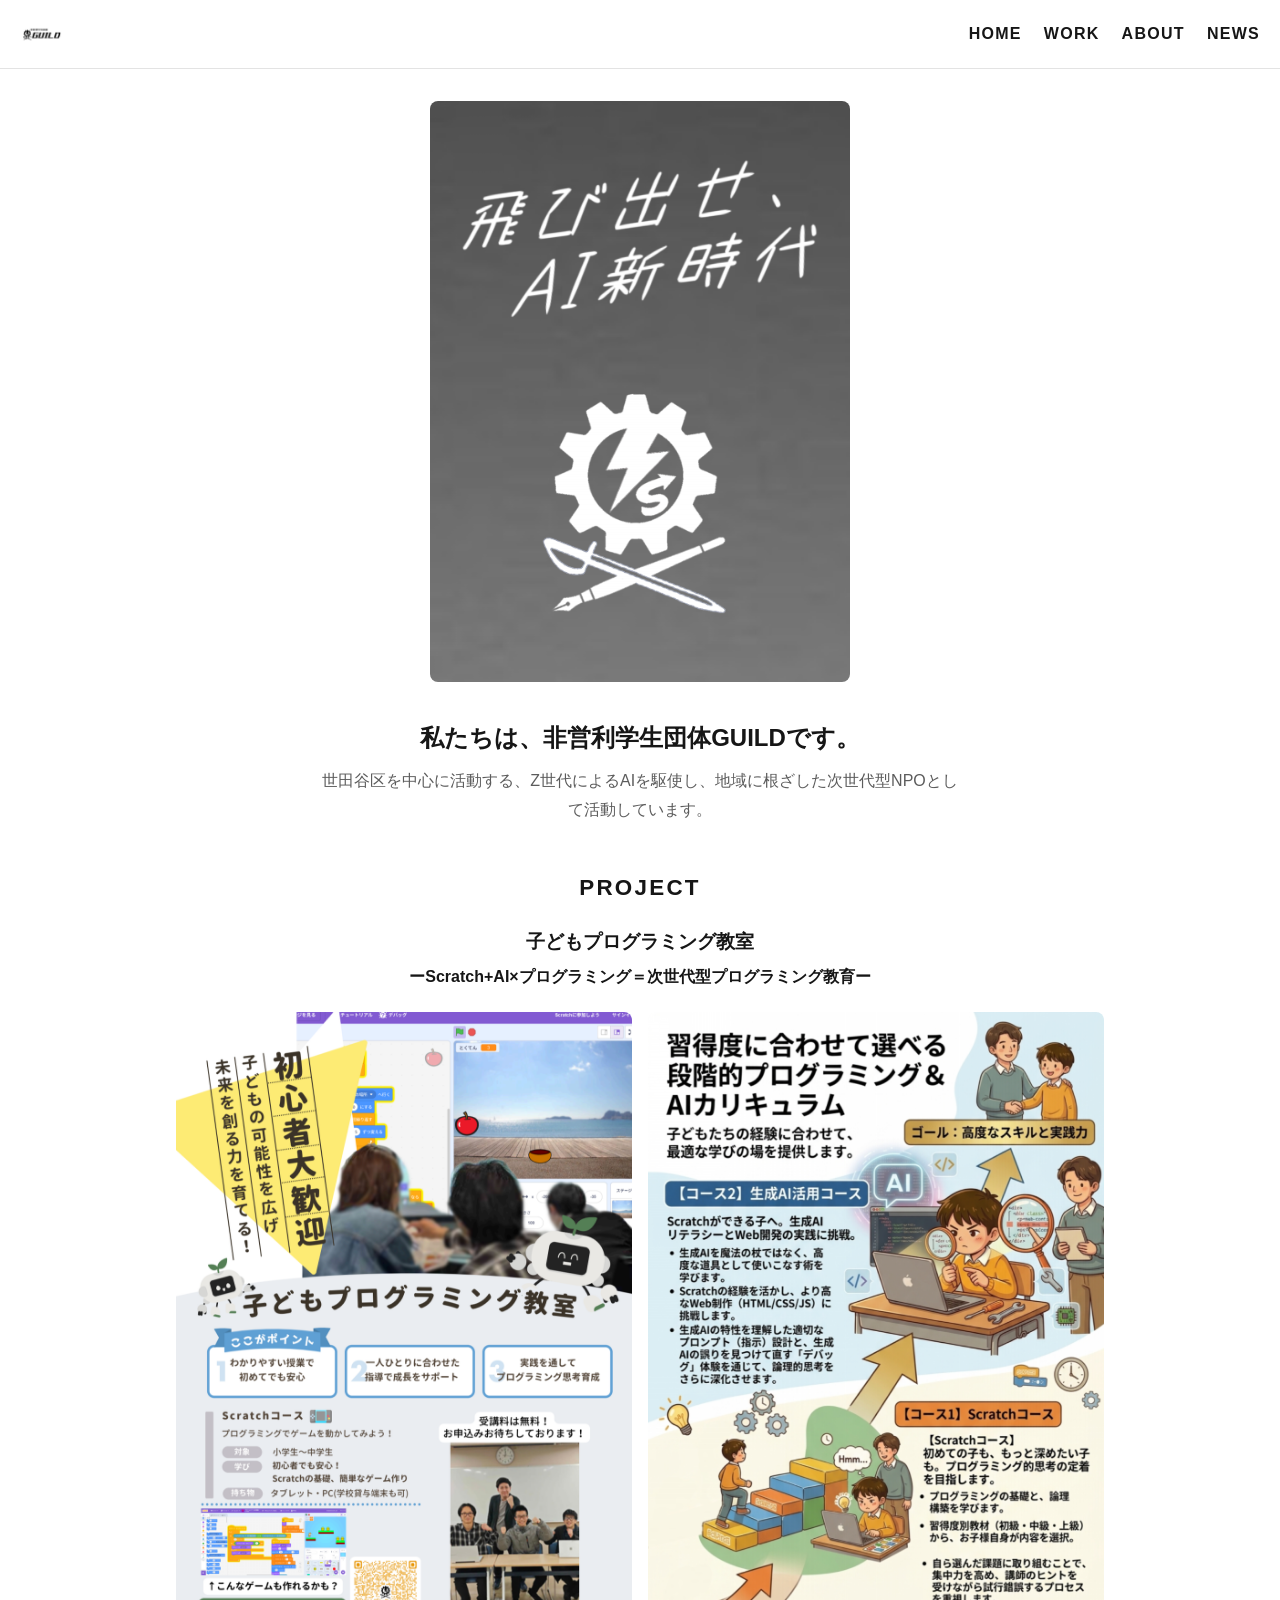
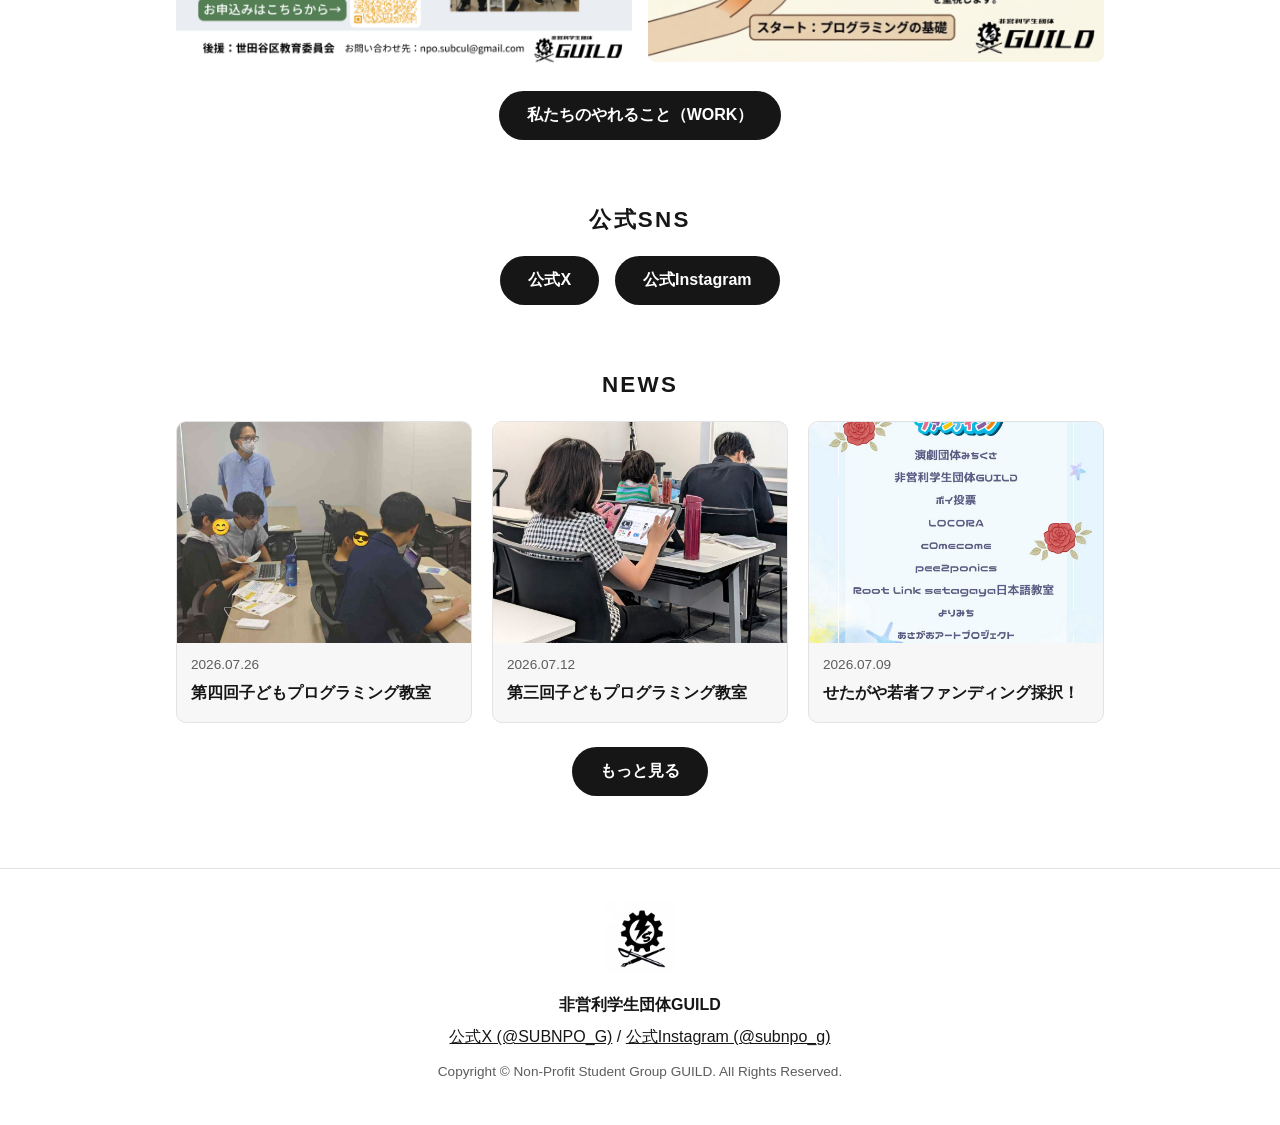
==== index.html @ 058e0269 "Build NPO GUILD site locally from Ameba Ownd originals (not published)" ====
<!DOCTYPE html>
<html lang="ja">
<head>
<meta charset="UTF-8">
<meta name="viewport" content="width=device-width, initial-scale=1.0">
<meta name="color-scheme" content="light dark">
<meta name="theme-color" media="(prefers-color-scheme: light)" content="#ffffff">
<meta name="theme-color" media="(prefers-color-scheme: dark)" content="#111111">
<title>非営利学生団体GUILD</title>
<meta name="description" content="非営利学生団体GUILDの公式ホームページです。世田谷区を中心に活動する、Z世代によるAIを駆使し、地域に根ざした次世代型NPOとして活動しています。">
<link rel="canonical" href="https://nposub-guild.github.io/">
<meta property="og:type" content="website">
<meta property="og:site_name" content="非営利学生団体GUILD">
<meta property="og:title" content="非営利学生団体GUILD">
<meta property="og:description" content="非営利学生団体GUILDの公式ホームページです。世田谷区を中心に活動する、Z世代によるAIを駆使し、地域に根ざした次世代型NPOとして活動しています。">
<meta property="og:url" content="https://nposub-guild.github.io/">
<meta property="og:image" content="https://nposub-guild.github.io/assets/images/emblem.png">
<meta name="twitter:card" content="summary">
<link rel="icon" href="./assets/images/emblem.png">
<link rel="stylesheet" href="./assets/css/style.css">
</head>
<body>
<header class="site-header">
  <a class="brand" href="./index.html">
    <img class="brand-logo" src="./assets/images/logo.png" alt="非営利学生団体GUILD ロゴ">
  </a>
  <nav class="site-nav">
    <a href="./index.html">HOME</a>
    <a href="./work.html">WORK</a>
    <a href="./about.html">ABOUT</a>
    <a href="./news.html">NEWS</a>
  </nav>
</header>
<main>

<section class="hero">
  <img class="hero-img" src="./assets/images/hero.png" alt="飛び出せ、AI新時代">
  <h1 class="hero-lead">私たちは、非営利学生団体GUILDです。</h1>
  <p class="hero-sub">世田谷区を中心に活動する、Z世代によるAIを駆使し、地域に根ざした次世代型NPOとして活動しています。</p>
</section>
<section class="section">
  <h2 class="section-title">PROJECT</h2>
  <h3 class="project-name">子どもプログラミング教室</h3>
  <p class="project-tag">ーScratch+AI×プログラミング＝次世代型プログラミング教育ー</p>
  <div class="project-images">
    <img src="./assets/images/project-1.png" alt="子どもプログラミング教室の案内画像">
    <img src="./assets/images/project-2.png" alt="子どもプログラミング教室の案内画像">
  </div>
  <p class="section-more"><a class="btn" href="./work.html">私たちのやれること（WORK）</a></p>
</section>
<section class="section">
  <h2 class="section-title">公式SNS</h2>
  <p class="sns-buttons">
    <a class="btn" href="https://x.com/SUBNPO_G" target="_blank" rel="noopener">公式X</a>
    <a class="btn" href="https://www.instagram.com/subnpo_g" target="_blank" rel="noopener">公式Instagram</a>
  </p>
</section>
<section class="section">
  <h2 class="section-title">NEWS</h2>
  <div class="news-grid">
<a class="news-card" href="./news/programming-class-4.html">
  <img src="./assets/images/news-programming-class-4-1.jpg" alt="">
  <span class="news-date">2026.07.26</span>
  <span class="news-title">第四回︎︎子どもプログラミング教室</span>
</a>
<a class="news-card" href="./news/programming-class-3.html">
  <img src="./assets/images/news-programming-class-3-1.jpg" alt="">
  <span class="news-date">2026.07.12</span>
  <span class="news-title">第三回︎︎子どもプログラミング教室</span>
</a>
<a class="news-card" href="./news/setagaya-funding.html">
  <img src="./assets/images/news-setagaya-funding-1.jpg" alt="">
  <span class="news-date">2026.07.09</span>
  <span class="news-title">せたがや若者ファンディング採択！</span>
</a>
  </div>
  <p class="section-more"><a class="btn" href="./news.html">もっと見る</a></p>
</section>

</main>
<footer class="site-footer">
  <img class="footer-emblem" src="./assets/images/emblem.png" alt="">
  <p class="footer-name">非営利学生団体GUILD</p>
  <p class="footer-sns">
    <a href="https://x.com/SUBNPO_G" target="_blank" rel="noopener">公式X (@SUBNPO_G)</a>
    <span aria-hidden="true"> / </span>
    <a href="https://www.instagram.com/subnpo_g" target="_blank" rel="noopener">公式Instagram (@subnpo_g)</a>
  </p>
  <p class="footer-copy">Copyright © Non-Profit Student Group GUILD. All Rights Reserved.</p>
</footer>
</body>
</html>
---- assets/css/style.css ----
:root {
  --bg: #ffffff;
  --fg: #161616;
  --muted: #5c5c5c;
  --line: #e3e3e3;
  --card: #f7f7f7;
  --btn-bg: #161616;
  --btn-fg: #ffffff;
}
@media (prefers-color-scheme: dark) {
  :root {
    --bg: #111111;
    --fg: #f2f2f2;
    --muted: #a8a8a8;
    --line: #2c2c2c;
    --card: #1b1b1b;
    --btn-bg: #f2f2f2;
    --btn-fg: #111111;
  }
  .brand-logo, .footer-emblem { filter: invert(1); }
}
* { box-sizing: border-box; }
body {
  margin: 0;
  background: var(--bg);
  color: var(--fg);
  font-family: "Hiragino Kaku Gothic ProN", "Hiragino Sans", "Noto Sans JP", "Yu Gothic", sans-serif;
  line-height: 1.8;
}
img { max-width: 100%; height: auto; }
a { color: inherit; }

.site-header {
  display: flex; align-items: center; justify-content: space-between;
  gap: 16px; padding: 12px 20px; border-bottom: 1px solid var(--line);
  flex-wrap: wrap;
}
.brand-logo { height: 44px; width: auto; display: block; }
.site-nav { display: flex; gap: 22px; font-weight: 700; letter-spacing: .08em; }
.site-nav a { text-decoration: none; }
.site-nav a:hover { text-decoration: underline; }

main { max-width: 960px; margin: 0 auto; padding: 0 16px 48px; }

.hero { text-align: center; padding: 32px 0 8px; }
.hero-img { width: min(420px, 80vw); border-radius: 8px; }
.hero-lead { font-size: 1.5rem; margin: 24px 0 8px; }
.hero-sub { color: var(--muted); max-width: 640px; margin: 0 auto; }

.section { padding: 36px 0 8px; }
.section-title { text-align: center; font-size: 1.4rem; letter-spacing: .1em; margin: 0 0 16px; }
.project-name { text-align: center; font-size: 1.2rem; margin: 0 0 4px; }
.project-tag { text-align: center; font-weight: 700; margin: 0 0 20px; }
.project-images { display: grid; grid-template-columns: 1fr 1fr; gap: 16px; }
.project-images img { border-radius: 8px; width: 100%; }
.section-more { text-align: center; margin-top: 24px; }
.sns-buttons { display: flex; gap: 16px; justify-content: center; flex-wrap: wrap; }
.btn {
  display: inline-block; background: var(--btn-bg); color: var(--btn-fg);
  padding: 10px 28px; border-radius: 999px; text-decoration: none; font-weight: 700;
}
.btn:hover { opacity: .85; }

.page-title { text-align: center; letter-spacing: .12em; margin: 32px 0 24px; font-size: 1.8rem; }

.news-grid { display: grid; grid-template-columns: repeat(3, 1fr); gap: 20px; }
.news-card {
  display: block; text-decoration: none; background: var(--card);
  border: 1px solid var(--line); border-radius: 10px; overflow: hidden;
}
.news-card img { width: 100%; aspect-ratio: 4 / 3; object-fit: cover; display: block; }
.news-date { display: block; padding: 10px 14px 0; color: var(--muted); font-size: .85rem; }
.news-title { display: block; padding: 2px 14px 14px; font-weight: 700; }
.news-card:hover { opacity: .88; }

.work-item { padding: 24px 0; border-bottom: 1px solid var(--line); }
.work-item h2 { text-align: center; margin: 0 0 4px; font-size: 1.25rem; }
.work-item h3 { text-align: center; margin: 0 0 18px; font-size: 1.1rem; }
.work-images { display: grid; grid-template-columns: 1fr 1fr; gap: 16px; margin-bottom: 16px; }
.work-images.single { grid-template-columns: min(480px, 100%); justify-content: center; }
.work-images img { border-radius: 8px; width: 100%; }
.work-item p { max-width: 760px; margin: 0 auto; font-weight: 600; }

.about-header { width: 100%; border-radius: 10px; margin-top: 8px; }
.about-text { max-width: 760px; margin: 0 auto; }
.member-grid { display: grid; grid-template-columns: repeat(3, 1fr); gap: 20px; }
.member { margin: 0; text-align: center; }
.member img { width: 100%; aspect-ratio: 4 / 5; object-fit: cover; border-radius: 10px; }
.member-role { display: block; color: var(--muted); font-size: .9rem; margin-top: 8px; }
.member-name { display: block; font-weight: 700; font-size: 1.05rem; }

.article { max-width: 760px; margin: 0 auto; padding-top: 24px; }
.article-date { color: var(--muted); margin: 0; }
.article-title { margin: 4px 0 8px; font-size: 1.6rem; line-height: 1.5; }
.article-cat {
  display: inline-block; border: 1px solid var(--line); border-radius: 999px;
  padding: 0 12px; font-size: .8rem; letter-spacing: .1em; margin-bottom: 16px;
}
.article-img { width: 100%; border-radius: 10px; margin: 12px 0; }
.article-nav {
  max-width: 760px; margin: 32px auto 0; display: flex; flex-direction: column; gap: 8px;
  border-top: 1px solid var(--line); padding-top: 16px;
}

.site-footer { border-top: 1px solid var(--line); text-align: center; padding: 32px 16px 40px; }
.footer-emblem { width: 72px; }
.footer-name { font-weight: 700; margin: 8px 0 4px; }
.footer-sns { margin: 0 0 8px; }
.footer-copy { color: var(--muted); font-size: .85rem; margin: 0; }

@media (max-width: 720px) {
  .news-grid, .member-grid { grid-template-columns: 1fr 1fr; }
  .project-images, .work-images { grid-template-columns: 1fr; }
  .hero-lead { font-size: 1.25rem; }
}
@media (max-width: 460px) {
  .news-grid, .member-grid { grid-template-columns: 1fr; }
  .site-nav { gap: 14px; font-size: .9rem; }
}
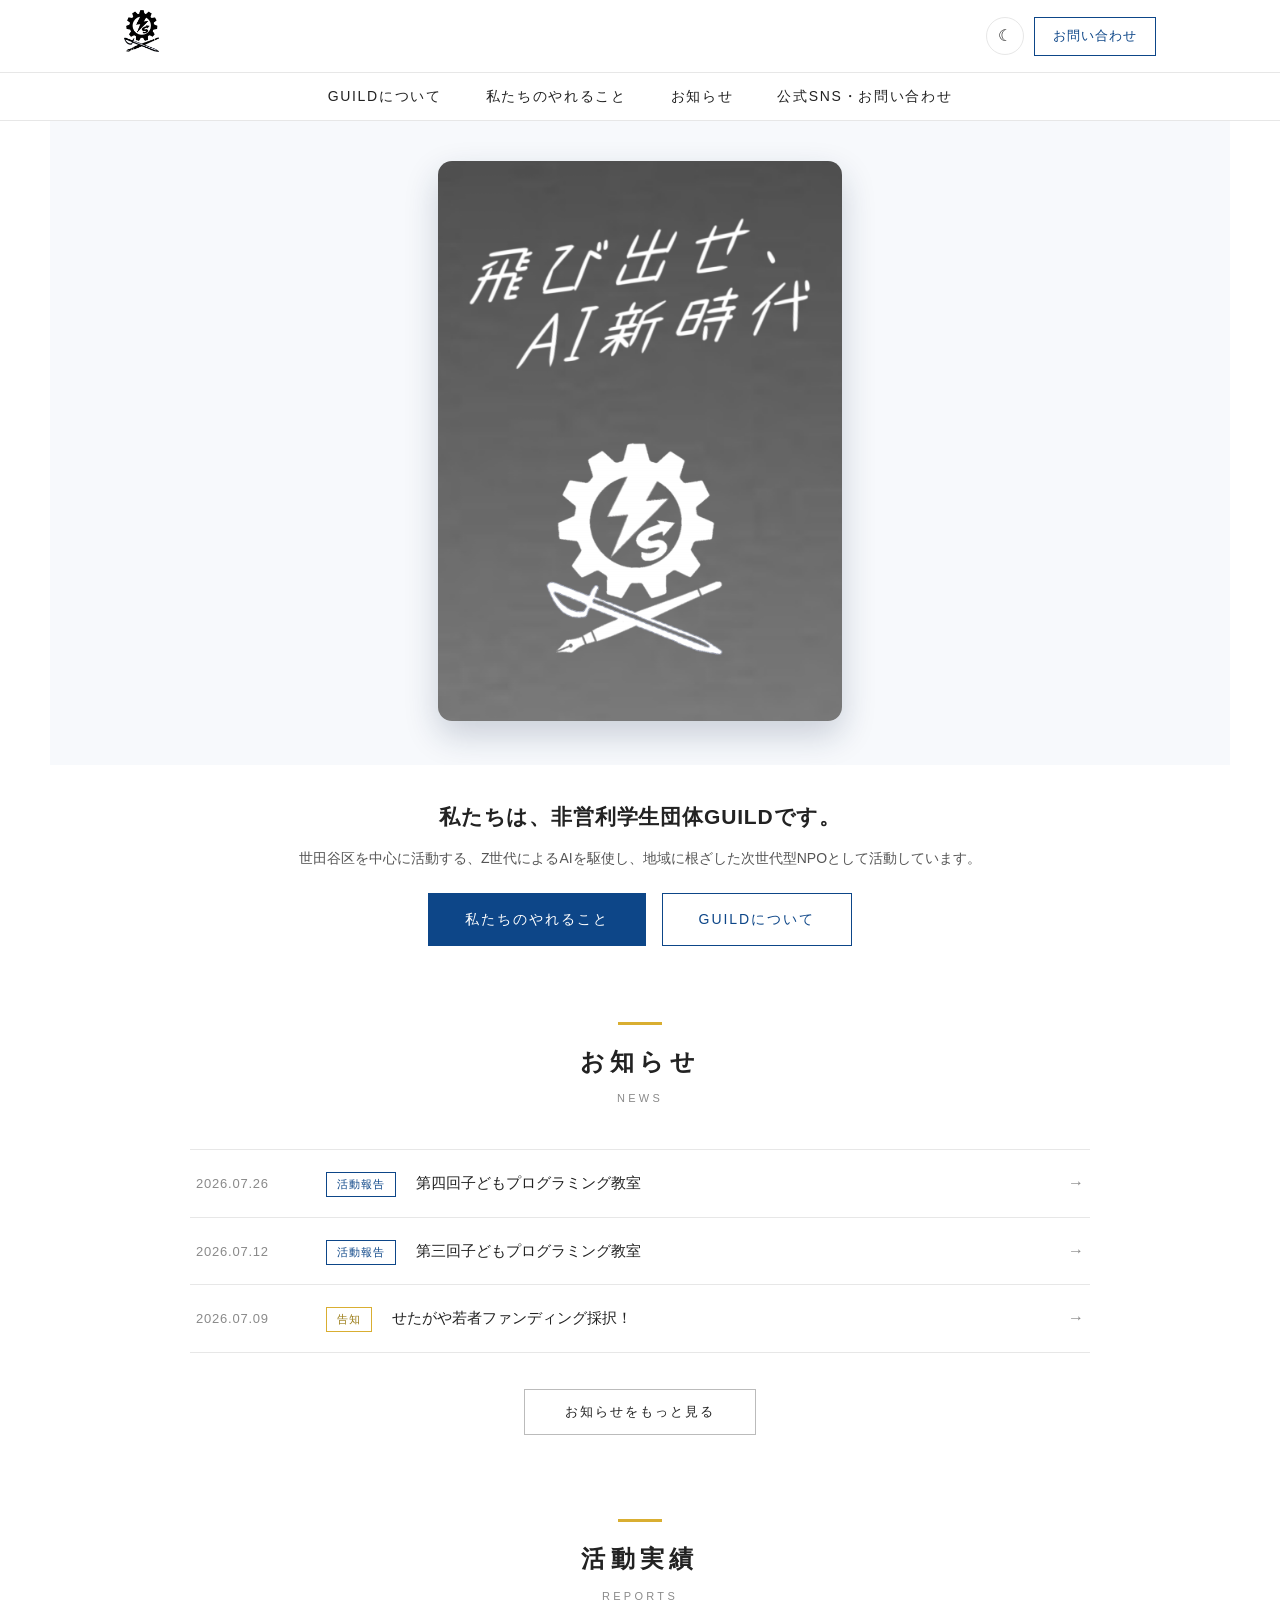
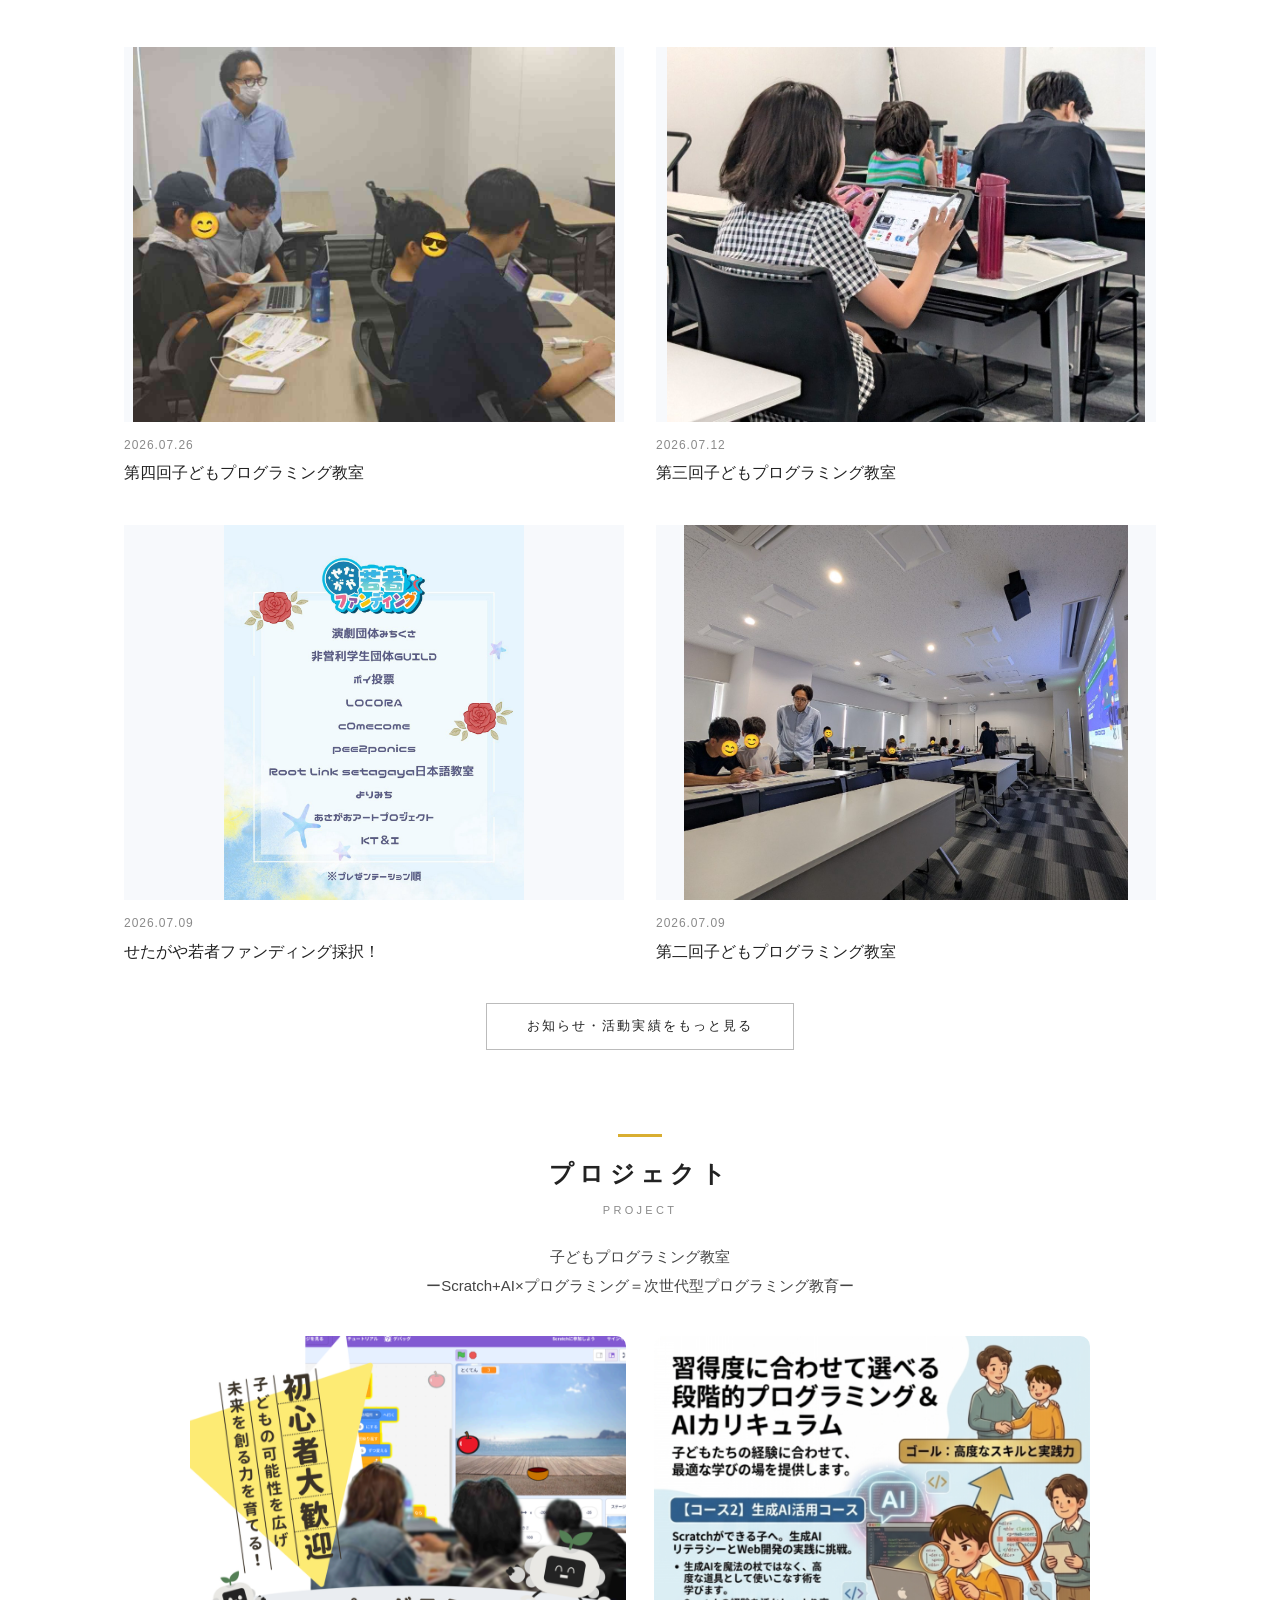
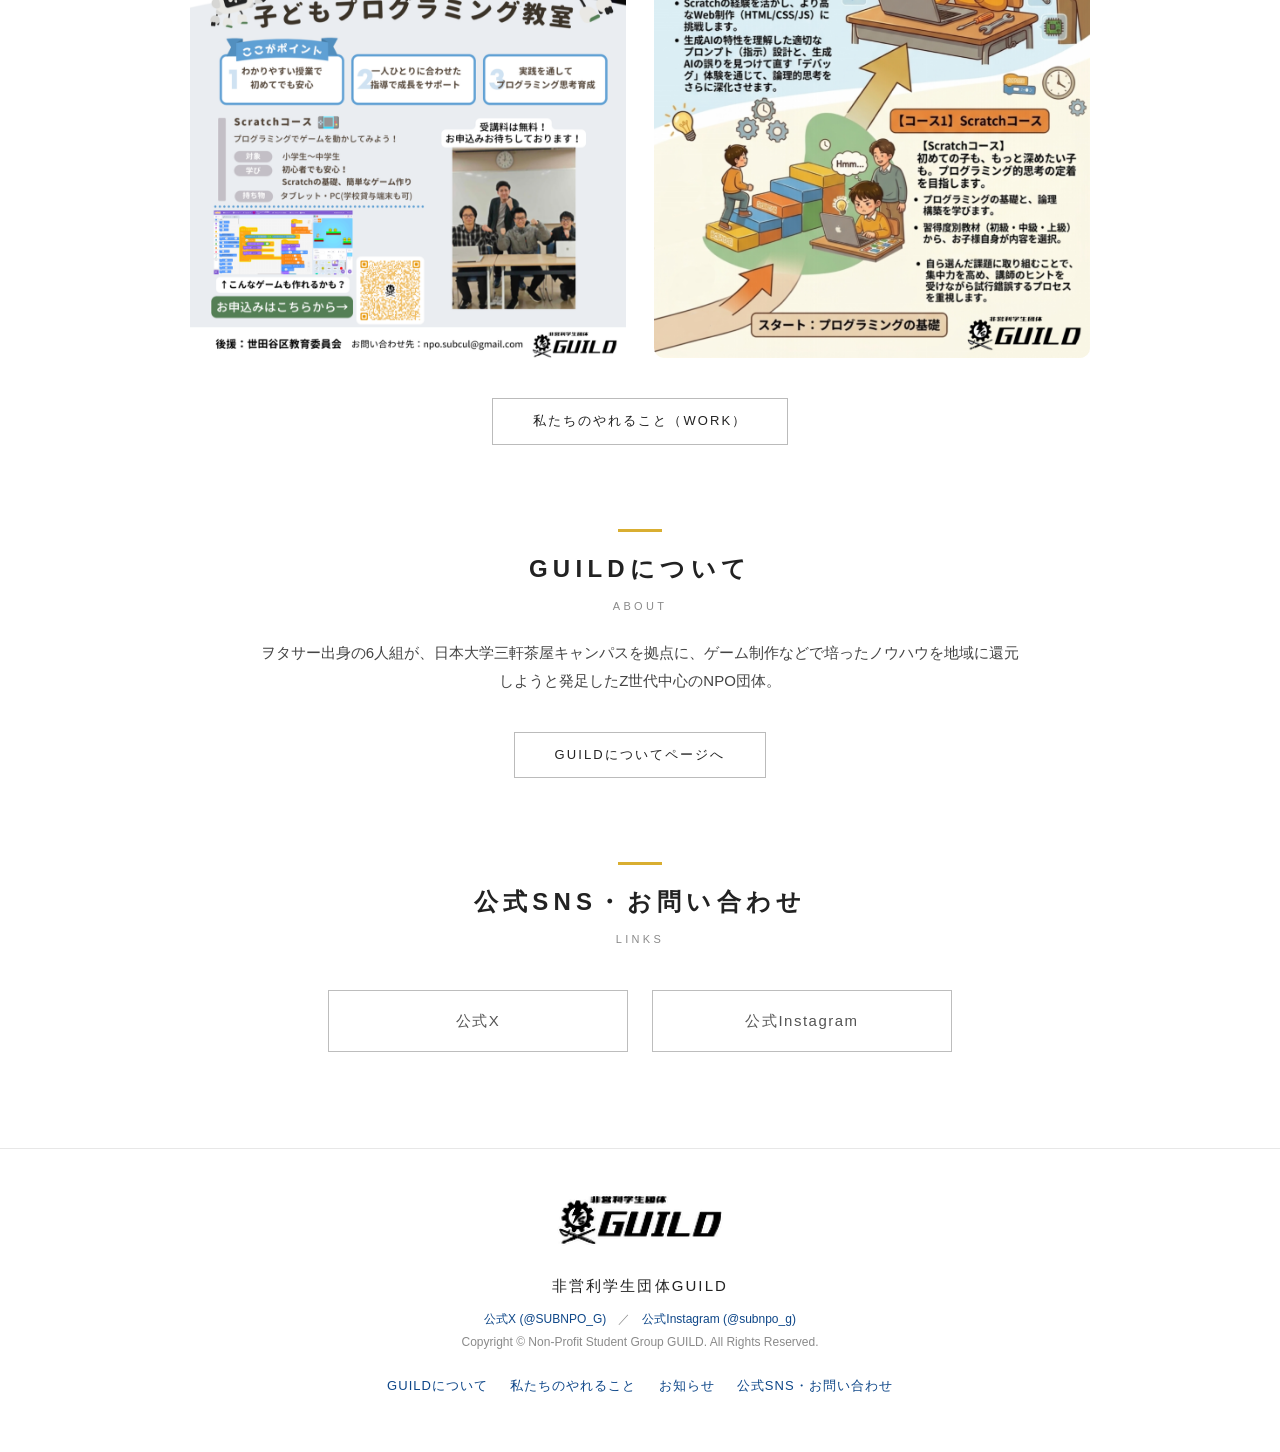
==== commit 14fe494a: "サブカル研究会GUILD公式サイトと同じ形式にリニューアル" ====
--- a/index.html
+++ b/index.html
@@ -5,88 +5,124 @@
 <meta name="viewport" content="width=device-width, initial-scale=1.0">
 <meta name="color-scheme" content="light dark">
 <meta name="theme-color" media="(prefers-color-scheme: light)" content="#ffffff">
-<meta name="theme-color" media="(prefers-color-scheme: dark)" content="#111111">
+<meta name="theme-color" media="(prefers-color-scheme: dark)" content="#121417">
 <title>非営利学生団体GUILD</title>
 <meta name="description" content="非営利学生団体GUILDの公式ホームページです。世田谷区を中心に活動する、Z世代によるAIを駆使し、地域に根ざした次世代型NPOとして活動しています。">
-<link rel="canonical" href="https://nposub-guild.github.io/">
+<meta property="og:title" content="非営利学生団体GUILD">
+<meta property="og:description" content="非営利学生団体GUILDの公式ホームページです。世田谷区を中心に活動する、Z世代によるAIを駆使し、地域に根ざした次世代型NPOとして活動しています。">
 <meta property="og:type" content="website">
 <meta property="og:site_name" content="非営利学生団体GUILD">
-<meta property="og:title" content="非営利学生団体GUILD">
-<meta property="og:description" content="非営利学生団体GUILDの公式ホームページです。世田谷区を中心に活動する、Z世代によるAIを駆使し、地域に根ざした次世代型NPOとして活動しています。">
 <meta property="og:url" content="https://nposub-guild.github.io/">
 <meta property="og:image" content="https://nposub-guild.github.io/assets/images/emblem.png">
 <meta name="twitter:card" content="summary">
-<link rel="icon" href="./assets/images/emblem.png">
-<link rel="stylesheet" href="./assets/css/style.css">
+<link rel="canonical" href="https://nposub-guild.github.io/">
+<link rel="icon" href="assets/images/emblem-mark.png">
+<link rel="stylesheet" href="assets/style.css?v=1">
+<script>(function(){try{var t=localStorage.getItem("guild-theme");if(t!=="dark"&&t!=="light"){t=window.matchMedia("(prefers-color-scheme: dark)").matches?"dark":"light";}document.documentElement.setAttribute("data-theme",t);}catch(e){document.documentElement.setAttribute("data-theme","light");}})();</script>
 </head>
 <body>
-<header class="site-header">
-  <a class="brand" href="./index.html">
-    <img class="brand-logo" src="./assets/images/logo.png" alt="非営利学生団体GUILD ロゴ">
-  </a>
-  <nav class="site-nav">
-    <a href="./index.html">HOME</a>
-    <a href="./work.html">WORK</a>
-    <a href="./about.html">ABOUT</a>
-    <a href="./news.html">NEWS</a>
+
+<header>
+  <div class="header-in">
+    <button class="burger" id="menuBtn" aria-label="メニューを開く" aria-expanded="false" aria-controls="mobileNav"><span></span><span></span><span></span></button>
+    <a class="logo-link" href="./" aria-label="非営利学生団体GUILD トップページ"><img class="header-logo logo-light" src="assets/images/emblem-mark.png" alt="GUILD"><img class="header-logo logo-dark" src="assets/images/emblem-mark-dark.png" alt="GUILD" aria-hidden="true"></a>
+    <div class="header-actions"><button class="theme-btn" id="themeBtn" type="button" aria-label="ライトモードとダークモードを切り替える" title="ライト／ダーク切替">☾</button><a class="header-cta" href="#links">お問い合わせ</a></div>
+  </div>
+  <nav class="topnav" aria-label="メインメニュー">
+    <div class="wrap">
+      <a href="about.html">GUILDについて</a><a href="work.html">私たちのやれること</a><a href="news.html">お知らせ</a><a href="./#links">公式SNS・お問い合わせ</a>
+    </div>
+  </nav>
+  <nav class="mobilenav" id="mobileNav" aria-label="モバイルメニュー">
+    <a href="about.html">GUILDについて</a>
+    <a href="work.html">私たちのやれること</a>
+    <a href="news.html">お知らせ</a>
+    <a href="./#links">公式SNS・お問い合わせ</a>
   </nav>
 </header>
+
 <main>
 
-<section class="hero">
-  <img class="hero-img" src="./assets/images/hero.png" alt="飛び出せ、AI新時代">
-  <h1 class="hero-lead">私たちは、非営利学生団体GUILDです。</h1>
-  <p class="hero-sub">世田谷区を中心に活動する、Z世代によるAIを駆使し、地域に根ざした次世代型NPOとして活動しています。</p>
-</section>
-<section class="section">
-  <h2 class="section-title">PROJECT</h2>
-  <h3 class="project-name">子どもプログラミング教室</h3>
-  <p class="project-tag">ーScratch+AI×プログラミング＝次世代型プログラミング教育ー</p>
-  <div class="project-images">
-    <img src="./assets/images/project-1.png" alt="子どもプログラミング教室の案内画像">
-    <img src="./assets/images/project-2.png" alt="子どもプログラミング教室の案内画像">
+  <div class="hero">
+    <img class="photo" src="assets/images/hero.png" alt="飛び出せ、AI新時代" fetchpriority="high">
   </div>
-  <p class="section-more"><a class="btn" href="./work.html">私たちのやれること（WORK）</a></p>
-</section>
-<section class="section">
-  <h2 class="section-title">公式SNS</h2>
-  <p class="sns-buttons">
-    <a class="btn" href="https://x.com/SUBNPO_G" target="_blank" rel="noopener">公式X</a>
-    <a class="btn" href="https://www.instagram.com/subnpo_g" target="_blank" rel="noopener">公式Instagram</a>
-  </p>
-</section>
-<section class="section">
-  <h2 class="section-title">NEWS</h2>
-  <div class="news-grid">
-<a class="news-card" href="./news/programming-class-4.html">
-  <img src="./assets/images/news-programming-class-4-1.jpg" alt="">
-  <span class="news-date">2026.07.26</span>
-  <span class="news-title">第四回︎︎子どもプログラミング教室</span>
-</a>
-<a class="news-card" href="./news/programming-class-3.html">
-  <img src="./assets/images/news-programming-class-3-1.jpg" alt="">
-  <span class="news-date">2026.07.12</span>
-  <span class="news-title">第三回︎︎子どもプログラミング教室</span>
-</a>
-<a class="news-card" href="./news/setagaya-funding.html">
-  <img src="./assets/images/news-setagaya-funding-1.jpg" alt="">
-  <span class="news-date">2026.07.09</span>
-  <span class="news-title">せたがや若者ファンディング採択！</span>
-</a>
+  <div class="hero-sub">
+    <h1 class="lead">私たちは、非営利学生団体GUILDです。</h1>
+    <p class="sub">世田谷区を中心に活動する、Z世代によるAIを駆使し、地域に根ざした次世代型NPOとして活動しています。</p>
+    <div class="hero-btns">
+      <a class="btn btn-solid" href="work.html">私たちのやれること</a>
+      <a class="btn btn-outline" href="about.html">GUILDについて</a>
+    </div>
   </div>
-  <p class="section-more"><a class="btn" href="./news.html">もっと見る</a></p>
-</section>
+
+  <section id="news">
+    <div class="wrap">
+      <div class="sec-head"><div class="line"></div><h2>お知らせ</h2><div class="en">NEWS</div></div>
+      <div class="news-list">
+        <a class="news-row" href="news/programming-class-4.html"><span class="date">2026.07.26</span><span class="nchip blue">活動報告</span><span class="ttl">第四回︎︎子どもプログラミング教室</span><span class="arrow">→</span></a>
+        <a class="news-row" href="news/programming-class-3.html"><span class="date">2026.07.12</span><span class="nchip blue">活動報告</span><span class="ttl">第三回︎︎子どもプログラミング教室</span><span class="arrow">→</span></a>
+        <a class="news-row" href="news/setagaya-funding.html"><span class="date">2026.07.09</span><span class="nchip">告知</span><span class="ttl">せたがや若者ファンディング採択！</span><span class="arrow">→</span></a>
+      </div>
+      <div class="more"><a href="news.html">お知らせをもっと見る</a></div>
+    </div>
+  </section>
+
+  <section id="reports">
+    <div class="wrap">
+      <div class="sec-head"><div class="line"></div><h2>活動実績</h2><div class="en">REPORTS</div></div>
+      <div class="cards">
+        <a class="card" href="news/programming-class-4.html"><img src="assets/images/news-programming-class-4-1.jpg" alt="第四回︎︎子どもプログラミング教室" loading="lazy"><div class="date">2026.07.26</div><div class="ttl">第四回︎︎子どもプログラミング教室</div></a>
+        <a class="card" href="news/programming-class-3.html"><img src="assets/images/news-programming-class-3-1.jpg" alt="第三回︎︎子どもプログラミング教室" loading="lazy"><div class="date">2026.07.12</div><div class="ttl">第三回︎︎子どもプログラミング教室</div></a>
+        <a class="card" href="news/setagaya-funding.html"><img src="assets/images/news-setagaya-funding-1.jpg" alt="せたがや若者ファンディング採択！" loading="lazy"><div class="date">2026.07.09</div><div class="ttl">せたがや若者ファンディング採択！</div></a>
+        <a class="card" href="news/programming-class-2.html"><img src="assets/images/news-programming-class-2-1.jpg" alt="第二回︎︎子どもプログラミング教室" loading="lazy"><div class="date">2026.07.09</div><div class="ttl">第二回︎︎子どもプログラミング教室</div></a>
+      </div>
+      <div class="more"><a href="news.html">お知らせ・活動実績をもっと見る</a></div>
+    </div>
+  </section>
+
+  <section id="project">
+    <div class="wrap">
+      <div class="sec-head"><div class="line"></div><h2>プロジェクト</h2><div class="en">PROJECT</div></div>
+      <p class="sec-lead">子どもプログラミング教室<br>ーScratch+AI×プログラミング＝次世代型プログラミング教育ー</p>
+      <div class="project-images">
+    <img src="assets/images/project-1.png" alt="子どもプログラミング教室の案内画像" loading="lazy">
+    <img src="assets/images/project-2.png" alt="子どもプログラミング教室の案内画像" loading="lazy">
+      </div>
+      <div class="more"><a href="work.html">私たちのやれること（WORK）</a></div>
+    </div>
+  </section>
+
+  <section id="about">
+    <div class="wrap">
+      <div class="sec-head"><div class="line"></div><h2>GUILDについて</h2><div class="en">ABOUT</div></div>
+      <p class="sec-lead">ヲタサー出身の6人組が、日本大学三軒茶屋キャンパスを拠点に、ゲーム制作などで培ったノウハウを地域に還元しようと発足したZ世代中心のNPO団体。</p>
+      <div class="more"><a href="about.html">GUILDについてページへ</a></div>
+    </div>
+  </section>
+
+  <section id="links">
+    <div class="wrap">
+      <div class="sec-head"><div class="line"></div><h2>公式SNS・お問い合わせ</h2><div class="en">LINKS</div></div>
+      <div class="sns-btns">
+        <a href="https://x.com/SUBNPO_G" target="_blank" rel="noopener">公式X</a>
+        <a href="https://www.instagram.com/subnpo_g" target="_blank" rel="noopener">公式Instagram</a>
+      </div>
+    </div>
+  </section>
 
 </main>
-<footer class="site-footer">
-  <img class="footer-emblem" src="./assets/images/emblem.png" alt="">
-  <p class="footer-name">非営利学生団体GUILD</p>
-  <p class="footer-sns">
-    <a href="https://x.com/SUBNPO_G" target="_blank" rel="noopener">公式X (@SUBNPO_G)</a>
-    <span aria-hidden="true"> / </span>
-    <a href="https://www.instagram.com/subnpo_g" target="_blank" rel="noopener">公式Instagram (@subnpo_g)</a>
-  </p>
-  <p class="footer-copy">Copyright © Non-Profit Student Group GUILD. All Rights Reserved.</p>
+
+<footer>
+  <img class="logo-light" src="assets/images/logo-horizontal.png" alt="非営利学生団体GUILD ロゴ"><img class="logo-dark" src="assets/images/logo-horizontal-dark.png" alt="非営利学生団体GUILD ロゴ" aria-hidden="true">
+  <div class="fname">非営利学生団体GUILD</div>
+  <p><a href="https://x.com/SUBNPO_G" target="_blank" rel="noopener">公式X (@SUBNPO_G)</a>　／　<a href="https://www.instagram.com/subnpo_g" target="_blank" rel="noopener">公式Instagram (@subnpo_g)</a><br>
+  Copyright © Non-Profit Student Group GUILD. All Rights Reserved.</p>
+  <nav class="footer-nav" aria-label="フッターメニュー">
+    <a href="about.html">GUILDについて</a><a href="work.html">私たちのやれること</a><a href="news.html">お知らせ</a><a href="./#links">公式SNS・お問い合わせ</a>
+  </nav>
 </footer>
+
+<button class="to-top" id="toTop" aria-label="ページの先頭へ戻る">↑</button>
+<script src="assets/site.js?v=1"></script>
 </body>
 </html>
--- a/assets/style.css
+++ b/assets/style.css
@@ -0,0 +1,306 @@
+:root{
+    --blue:#0D4688;
+    --gold:#D9AE31;
+    --ink:#222222;
+    --gray:#8A8A8A;
+    --line:#E7E7E7;
+  }
+  *{margin:0;padding:0;box-sizing:border-box;}
+  body{font-family:"Hiragino Kaku Gothic ProN","Hiragino Sans","Noto Sans JP",sans-serif;color:var(--ink);background:#fff;line-height:1.9;}
+  a{color:inherit;text-decoration:none;}
+  .wrap{max-width:1080px;margin:0 auto;padding:0 24px;}
+
+  header{position:sticky;top:0;background:#fff;border-bottom:1px solid var(--line);z-index:10;}
+  .header-in{max-width:1080px;margin:0 auto;padding:10px 24px;display:flex;align-items:center;justify-content:space-between;}
+  .burger{width:26px;cursor:pointer;}
+  .burger span{display:block;height:2px;background:var(--ink);margin:6px 0;}
+  .header-logo{height:42px;}
+  .header-cta{border:1px solid var(--blue);color:var(--blue);padding:6px 18px;font-size:13px;letter-spacing:.08em;background:#fff;cursor:pointer;}
+  nav.topnav{border-top:1px solid var(--line);}
+  nav.topnav .wrap{display:flex;justify-content:center;gap:44px;padding-top:10px;padding-bottom:10px;font-size:14px;letter-spacing:.12em;}
+  nav.topnav a:hover{color:var(--blue);}
+
+  .hero-logo{display:block;width:min(560px,86%);margin:52px auto 30px;}
+  .hero{position:relative;max-width:1180px;margin:0 auto;}
+  .hero img.photo{width:100%;height:min(60vw,540px);object-fit:cover;display:block;}
+  .hero .catch{position:absolute;top:0;bottom:0;left:7%;display:flex;align-items:center;background:rgba(255,255,255,.55);padding:0 14px;}
+  .hero .catch p{writing-mode:vertical-rl;font-size:clamp(20px,4.2vw,34px);letter-spacing:.32em;font-weight:600;}
+  .hero-sub{text-align:center;margin:34px auto 0;padding:0 24px;max-width:820px;}
+  .hero-sub .lead{font-size:clamp(17px,2.6vw,21px);font-weight:700;letter-spacing:.04em;line-height:1.7;}
+  .hero-sub .sub{font-size:14px;color:#555;margin-top:10px;}
+  .hero-btns{margin-top:22px;display:flex;gap:16px;justify-content:center;flex-wrap:wrap;}
+  .btn{display:inline-block;padding:12px 36px;font-size:14px;letter-spacing:.14em;cursor:pointer;}
+  .btn-solid{background:var(--blue);color:#fff;border:1px solid var(--blue);}
+  .btn-outline{background:#fff;color:var(--blue);border:1px solid var(--blue);}
+
+  .stats{max-width:1080px;margin:52px auto 0;padding:0 24px;}
+  .stats-in{display:grid;grid-template-columns:repeat(4,1fr);border:1px solid var(--line);}
+  .stat{padding:20px 10px;text-align:center;border-right:1px solid var(--line);}
+  .stat:last-child{border-right:none;}
+  .stat .num{font-size:clamp(22px,3.4vw,32px);font-weight:700;color:var(--blue);letter-spacing:.04em;}
+  .stat .num small{font-size:14px;}
+  .stat .lbl{font-size:12px;color:var(--gray);letter-spacing:.14em;margin-top:2px;}
+
+  section{padding:76px 0 8px;}
+  .sec-head{text-align:center;margin-bottom:40px;}
+  .sec-head .line{width:44px;height:3px;background:var(--gold);margin:0 auto 14px;}
+  .sec-head h2{font-size:24px;letter-spacing:.22em;font-weight:700;}
+  .sec-head .en{font-size:11px;letter-spacing:.3em;color:var(--gray);margin-top:4px;}
+  .sec-lead{max-width:760px;margin:-18px auto 36px;text-align:center;font-size:15px;color:#444;}
+
+  .story{max-width:760px;margin:0 auto;font-size:15.5px;}
+  .story p{margin-bottom:16px;}
+  .story .quote{border-left:3px solid var(--gold);padding:4px 0 4px 18px;font-weight:700;font-size:17px;margin:22px 0;}
+
+  .about-grid{display:grid;grid-template-columns:repeat(3,1fr);gap:28px;}
+  .about-item{border:1px solid var(--line);padding:28px 24px;}
+  .about-item .num{color:var(--gold);font-weight:700;letter-spacing:.2em;font-size:12px;}
+  .about-item h3{font-size:17px;margin:8px 0 10px;letter-spacing:.04em;line-height:1.6;}
+  .about-item p{font-size:14px;color:#444;}
+
+  .act-grid{display:grid;grid-template-columns:1fr 1fr;gap:28px;}
+  .act{border:1px solid var(--line);padding:26px 28px;}
+  .act h3{font-size:17px;margin-bottom:8px;}
+  .act h3 .tag{font-size:11px;color:#9a7b14;border:1px solid var(--gold);padding:1px 10px;letter-spacing:.1em;margin-left:10px;vertical-align:2px;white-space:nowrap;}
+  .act p{font-size:14px;color:#444;}
+  .chips{margin-top:26px;text-align:center;}
+  .chips .cap{font-size:13px;color:var(--gray);letter-spacing:.1em;margin-bottom:12px;}
+  .chip{display:inline-block;border:1px solid #ccc;border-radius:999px;padding:5px 16px;font-size:13px;margin:4px;color:#444;}
+
+  .cards{display:grid;grid-template-columns:1fr 1fr;gap:36px 32px;}
+  .card img{width:100%;aspect-ratio:4/3;object-fit:cover;display:block;}
+  .card .date{font-size:12px;color:var(--gray);margin-top:12px;letter-spacing:.08em;}
+  .card .ttl{font-size:16px;margin-top:2px;}
+  .past{margin-top:34px;border-top:1px solid var(--line);padding-top:20px;font-size:14px;color:#444;}
+  .past .cap{font-size:12px;color:var(--gray);letter-spacing:.14em;margin-bottom:8px;}
+  .more{text-align:center;margin-top:36px;}
+  .more a{border:1px solid #bbb;padding:10px 40px;font-size:13px;letter-spacing:.16em;display:inline-block;}
+
+
+  .news-list{border-top:1px solid var(--line);max-width:900px;margin:0 auto;}
+  .news-row{display:flex;gap:20px;align-items:baseline;padding:18px 6px;border-bottom:1px solid var(--line);flex-wrap:wrap;}
+  .news-row .date{font-size:13px;color:var(--gray);min-width:110px;letter-spacing:.06em;}
+  .nchip{font-size:11px;border:1px solid var(--gold);color:#9a7b14;padding:1px 10px;letter-spacing:.1em;white-space:nowrap;}
+  .nchip.blue{border-color:var(--blue);color:var(--blue);}
+  .news-row .ttl{font-size:15px;}
+  .mood{max-width:760px;margin:0 auto;font-size:15.5px;}
+  .mood p{margin-bottom:14px;}
+
+  .works{display:grid;grid-template-columns:1fr 1fr;gap:32px;}
+  .work img{width:100%;aspect-ratio:16/10;object-fit:cover;display:block;}
+  .work h3{font-size:18px;margin-top:14px;}
+  .work p{font-size:14px;color:#444;margin-top:4px;}
+  .work .price{color:var(--blue);font-weight:700;}
+  .portfolio{margin-top:30px;display:grid;grid-template-columns:repeat(4,1fr);gap:16px;}
+  .portfolio div{border:1px solid var(--line);text-align:center;padding:16px 8px;font-size:13.5px;}
+
+  .faq{max-width:760px;margin:0 auto;}
+  .faq-item{border-bottom:1px solid var(--line);padding:20px 4px;}
+  .faq-item:first-child{border-top:1px solid var(--line);}
+  .faq-item .q{font-weight:700;font-size:16px;}
+  .faq-item .q span{color:var(--blue);margin-right:8px;}
+  .faq-item .a{font-size:14.5px;color:#444;margin-top:6px;}
+  .faq-item .a span{color:#9a7b14;font-weight:700;margin-right:8px;}
+
+  .cta-band{background:#F7F9FC;margin-top:84px;padding:64px 0;}
+  .steps{display:grid;grid-template-columns:repeat(3,1fr);gap:24px;max-width:900px;margin:0 auto;}
+  .step{background:#fff;border:1px solid var(--line);padding:24px;text-align:center;}
+  .step .n{color:var(--gold);font-weight:700;letter-spacing:.2em;font-size:12px;}
+  .step h3{font-size:16px;margin:8px 0 6px;}
+  .step p{font-size:13.5px;color:#444;}
+
+  .sns-btns{display:flex;gap:24px;justify-content:center;flex-wrap:wrap;}
+  .sns-btns a{border:1px solid #BDBDBD;padding:16px 0;width:300px;text-align:center;font-size:15px;letter-spacing:.1em;color:#555;background:#fff;}
+  .sns-btns a:hover{border-color:var(--blue);color:var(--blue);}
+
+  footer{border-top:1px solid var(--line);margin-top:88px;padding:44px 0 54px;text-align:center;}
+  footer img{height:54px;margin-bottom:14px;}
+  footer .fname{font-size:15px;letter-spacing:.14em;margin-bottom:8px;}
+  footer p{font-size:12px;color:var(--gray);line-height:1.9;}
+  footer a{color:var(--blue);}
+  .mock-note{max-width:1080px;margin:26px auto 0;padding:0 24px;font-size:11px;color:#aaa;text-align:center;}
+
+  @media(max-width:720px){
+    nav.topnav{display:none;}
+    .stats-in{grid-template-columns:1fr 1fr;}
+    .stat{border-bottom:1px solid var(--line);}
+    .about-grid{grid-template-columns:1fr;}
+    .act-grid{grid-template-columns:1fr;}
+    .cards{grid-template-columns:1fr;}
+    .works{grid-template-columns:1fr;}
+    .portfolio{grid-template-columns:1fr 1fr;}
+    .steps{grid-template-columns:1fr;}
+    .hero .catch{left:5%;}
+    section{padding:56px 0 4px;}
+  }
+
+/* --- GitHub Pages implementation additions --- */
+html{scroll-behavior:smooth;}
+section, .cta-band{scroll-margin-top:90px;}
+.header-cta{text-decoration:none;display:inline-block;}
+
+
+/* --- v2 finished-site additions --- */
+button.burger{background:none;border:none;padding:4px;}
+.mobilenav{display:none;border-top:1px solid var(--line);background:#fff;}
+.mobilenav.open{display:block;}
+.mobilenav a{display:block;padding:13px 24px;border-bottom:1px solid var(--line);font-size:15px;letter-spacing:.08em;}
+.mobilenav a:hover{color:var(--blue);background:#F7F9FC;}
+@media(min-width:721px){.mobilenav{display:none!important;}}
+a.news-row:hover .ttl{color:var(--blue);}
+.news-row .arrow{color:var(--gray);margin-left:auto;}
+a.card{display:block;}
+a.card:hover .ttl{color:var(--blue);}
+details.faq-item{border-bottom:1px solid var(--line);padding:20px 4px;}
+details.faq-item:first-child{border-top:1px solid var(--line);}
+details.faq-item summary{cursor:pointer;list-style:none;font-weight:700;font-size:16px;}
+details.faq-item summary::-webkit-details-marker{display:none;}
+details.faq-item summary span{color:var(--blue);margin-right:8px;}
+details.faq-item summary::after{content:"＋";float:right;color:var(--gray);font-weight:400;}
+details.faq-item[open ] summary::after{content:"－";}
+.footer-nav{margin-top:20px;display:flex;gap:22px;justify-content:center;flex-wrap:wrap;font-size:13px;letter-spacing:.08em;}
+.footer-nav a:hover{color:var(--blue);}
+.to-top{position:fixed;right:18px;bottom:18px;width:44px;height:44px;border-radius:50%;border:1px solid var(--blue);background:#fff;color:var(--blue);font-size:18px;cursor:pointer;display:none;z-index:20;}
+.to-top.show{display:block;}
+.article{max-width:760px;margin:0 auto;padding:52px 24px 8px;}
+.article .date{font-size:13px;color:var(--gray);letter-spacing:.08em;}
+.article h1{font-size:clamp(22px,4.6vw,30px);line-height:1.5;margin:10px 0 8px;}
+.article .cat{margin-bottom:6px;}
+.article img.heroimg{width:100%;display:block;margin:26px 0;}
+.article p{font-size:15.5px;margin-bottom:16px;}
+.article .backlinks{margin-top:40px;border-top:1px solid var(--line);padding-top:20px;display:flex;gap:26px;flex-wrap:wrap;font-size:14px;}
+.article .backlinks a{color:var(--blue);}
+.page-head{max-width:900px;margin:0 auto;padding:52px 24px 0;text-align:center;}
+
+/* --- v3: new hero, responsive polish, dark mode --- */
+:root{
+  --bg:#ffffff;
+  --surface:#ffffff;
+  --surface-alt:#F7F9FC;
+  --text:#222222;
+  --text-sub:#444444;
+  --text-mut:#555555;
+  --accent:#0D4688;
+  --accent-btn:#0D4688;
+  --gold-text:#9a7b14;
+  color-scheme:light;
+}
+img{max-width:100%;}
+
+/* Hero: show the whole portrait photo (no cropping of the baked-in catch copy),
+   with a blurred cover copy of the same photo filling the sides on wide screens. */
+.hero{position:relative;max-width:1180px;margin:0 auto;overflow:hidden;background:#0e0f11;}
+.hero::before{content:"";position:absolute;inset:0;background:url("images/hero.png") center/cover no-repeat;filter:blur(28px) brightness(.72);transform:scale(1.15);}
+.hero img.photo{position:relative;display:block;width:auto;height:auto;max-width:min(600px,100%);max-height:82vh;margin:0 auto;object-fit:contain;}
+
+@media(max-width:720px){
+  .header-logo{height:36px;}
+  .header-cta{padding:5px 12px;font-size:12px;}
+  .hero-sub .hero-btns .btn{width:min(330px,88vw);text-align:center;}
+  .news-row{gap:10px;padding:15px 2px;}
+  .news-row .date{min-width:88px;}
+  .news-row .arrow{display:none;}
+  .sec-head h2{font-size:21px;}
+  .article{padding-top:38px;}
+}
+
+/* --- v4: framed hero (no crop, no blur bands), theme toggle, transparent logos --- */
+body{transition:background-color .25s ease,color .25s ease;}
+header{transition:background-color .25s ease;}
+.header-actions{display:flex;align-items:center;gap:10px;}
+.theme-btn{width:38px;height:38px;border-radius:50%;border:1px solid var(--line);background:var(--surface);color:var(--text);font-size:16px;line-height:1;cursor:pointer;padding:0;}
+.theme-btn:hover{border-color:var(--blue);color:var(--blue);}
+@media(min-width:721px){.burger{display:none;}}
+/* Hero: flat brand-tinted stage + the whole photo as a framed card. Nothing is cropped. */
+.hero{background:var(--surface-alt);overflow:hidden;padding:40px 16px 44px;}
+.hero::before{display:none;}
+.hero img.photo{height:min(560px,78vh);width:auto;max-width:100%;margin:0 auto;border-radius:14px;box-shadow:0 14px 34px rgba(18,42,74,.20);}
+@media(max-width:720px){
+  .hero{padding:18px 12px 22px;}
+  .hero img.photo{height:auto;width:100%;border-radius:10px;}
+}
+/* Thumbnails: letterboxed on a tinted stage instead of cropped. */
+.card img,.work img{object-fit:contain;background:var(--surface-alt);}
+
+/* Dark theme: applied when the visitor toggles it, or by OS setting on first visit
+   (the inline head script stamps data-theme on <html> before first paint). */
+:root[data-theme="dark"]{
+
+  --bg:#121417;
+  --surface:#1A1D21;
+  --surface-alt:#1E2126;
+  --text:#ECEEF1;
+  --text-sub:#C7CBD1;
+  --text-mut:#AEB4BC;
+  --line:#34383F;
+  --accent:#8FBCEA;
+  --accent-btn:#2E6DAE;
+  --gold-text:#E0C169;
+  color-scheme:dark;
+}
+:root[data-theme="dark"] body{background:var(--bg);color:var(--text);}
+:root[data-theme="dark"] header{background:var(--bg);}
+:root[data-theme="dark"] .burger span{background:var(--text);}
+:root[data-theme="dark"] .header-cta{border-color:var(--accent);color:var(--accent);background:transparent;}
+:root[data-theme="dark"] nav.topnav a:hover{color:var(--accent);}
+:root[data-theme="dark"] .mobilenav{background:var(--bg);}
+:root[data-theme="dark"] .mobilenav a{border-color:var(--line);}
+:root[data-theme="dark"] .mobilenav a:hover{background:var(--surface-alt);color:var(--accent);}
+:root[data-theme="dark"] .theme-btn:hover{border-color:var(--accent);color:var(--accent);}
+:root[data-theme="dark"] .hero{box-shadow:none;}
+:root[data-theme="dark"] .hero img.photo{box-shadow:0 14px 34px rgba(0,0,0,.5);}
+:root[data-theme="dark"] .hero-sub .sub{color:var(--text-mut);}
+:root[data-theme="dark"] .stat .num{color:var(--accent);}
+:root[data-theme="dark"] .stat .lbl,:root[data-theme="dark"] .sec-head .en,:root[data-theme="dark"] .card .date,:root[data-theme="dark"] .past .cap,:root[data-theme="dark"] .chips .cap{color:var(--text-mut);}
+:root[data-theme="dark"] .sec-lead,:root[data-theme="dark"] .story,:root[data-theme="dark"] .about-item p,:root[data-theme="dark"] .act p,:root[data-theme="dark"] .past,:root[data-theme="dark"] .work p,:root[data-theme="dark"] .step p,:root[data-theme="dark"] details.faq-item .a{color:var(--text-sub);}
+:root[data-theme="dark"] .about-item,:root[data-theme="dark"] .act,:root[data-theme="dark"] .step{border-color:var(--line);}
+:root[data-theme="dark"] .act h3 .tag,:root[data-theme="dark"] .nchip{color:var(--gold-text);border-color:var(--gold);}
+:root[data-theme="dark"] .nchip.blue{color:var(--accent);border-color:var(--accent);}
+:root[data-theme="dark"] .chip{border-color:var(--line);color:var(--text-sub);}
+:root[data-theme="dark"] a.news-row:hover .ttl,:root[data-theme="dark"] a.card:hover .ttl{color:var(--accent);}
+:root[data-theme="dark"] .work .price{color:var(--accent);}
+:root[data-theme="dark"] .cta-band{background:var(--surface-alt);}
+:root[data-theme="dark"] .step{background:var(--surface);}
+:root[data-theme="dark"] .btn-solid{background:var(--accent-btn);border-color:var(--accent-btn);color:#fff;}
+:root[data-theme="dark"] .btn-outline{background:transparent;color:var(--accent);border-color:var(--accent);}
+:root[data-theme="dark"] .sns-btns a{background:var(--surface);border-color:#4a4f57;color:var(--text-sub);}
+:root[data-theme="dark"] .sns-btns a:hover{border-color:var(--accent);color:var(--accent);}
+:root[data-theme="dark"] .more a{border-color:#4a4f57;}
+:root[data-theme="dark"] .to-top{background:var(--surface);border-color:var(--accent);color:var(--accent);}
+:root[data-theme="dark"] details.faq-item summary span{color:var(--accent);}
+:root[data-theme="dark"] details.faq-item .a span{color:var(--gold-text);}
+:root[data-theme="dark"] footer a,:root[data-theme="dark"] .article .backlinks a{color:var(--accent);}
+:root[data-theme="dark"] .footer-nav a:hover{color:var(--accent);}
+
+.logo-dark{display:none;}
+:root[data-theme="dark"] .logo-light{display:none;}
+:root[data-theme="dark"] .logo-dark{display:inline-block;}
+:root[data-theme="dark"] .hero-logo.logo-dark{display:block;}
+@media(max-width:720px){.header-in{position:relative;}.header-in .logo-link{position:absolute;left:50%;transform:translateX(-50%);}}
+
+.daily-grid{display:grid;grid-template-columns:repeat(3,1fr);gap:10px;margin-top:28px;}
+.daily-grid img{width:100%;aspect-ratio:1/1;object-fit:cover;display:block;border-radius:10px;}
+@media(max-width:640px){.daily-grid{grid-template-columns:repeat(2,1fr);}}
+
+[data-theme="dark"] .mono-img{filter:invert(1) hue-rotate(180deg);}
+[data-theme="dark"] .lift-img{filter:brightness(1.6) saturate(1.25);}
+
+/* --- NPOSUB additions: project / work image grids, members (guild3cha形式に合わせた追加分) --- */
+.about-visual{display:block;width:100%;margin:0 0 26px;border-radius:10px;}
+.project-images{display:grid;grid-template-columns:1fr 1fr;gap:28px;max-width:900px;margin:0 auto;}
+.project-images img{width:100%;display:block;border-radius:10px;}
+.work-images{display:grid;grid-template-columns:1fr 1fr;gap:28px;margin:0 auto 6px;}
+.work-images.single{grid-template-columns:min(520px,100%);justify-content:center;}
+.work-images img{width:100%;display:block;border-radius:10px;}
+.members{display:grid;grid-template-columns:repeat(3,1fr);gap:28px;}
+.member{border:1px solid var(--line);padding:20px 20px 24px;text-align:center;margin:0;}
+.member img{width:100%;aspect-ratio:4/5;object-fit:contain;background:var(--surface-alt);display:block;}
+.member .role{display:block;font-size:12px;color:var(--gray);letter-spacing:.1em;margin-top:14px;}
+.member .name{display:block;font-size:17px;font-weight:700;margin-top:2px;}
+:root[data-theme="dark"] .member{border-color:var(--line);}
+:root[data-theme="dark"] .member .role{color:var(--text-mut);}
+@media(max-width:720px){
+  .project-images,.work-images{grid-template-columns:1fr;}
+  .members{grid-template-columns:1fr 1fr;}
+}
+@media(max-width:460px){.members{grid-template-columns:1fr;}}
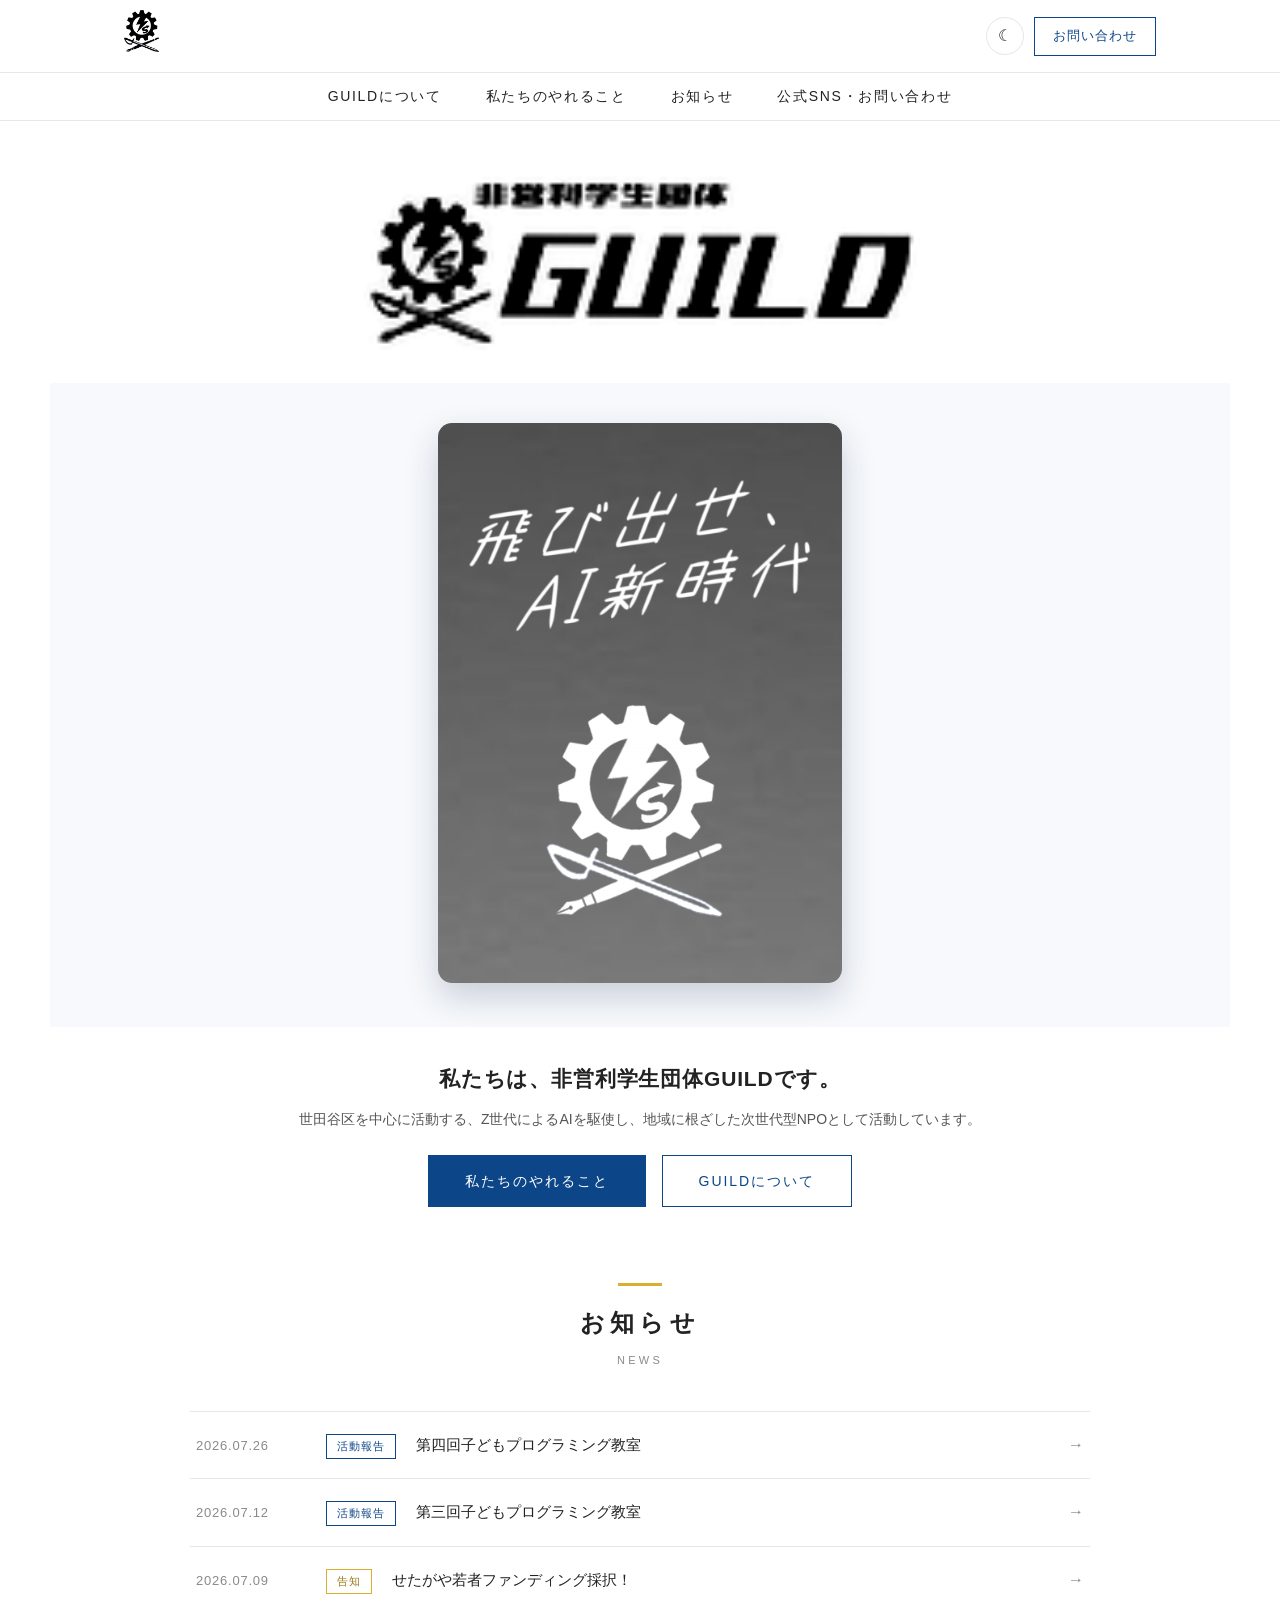
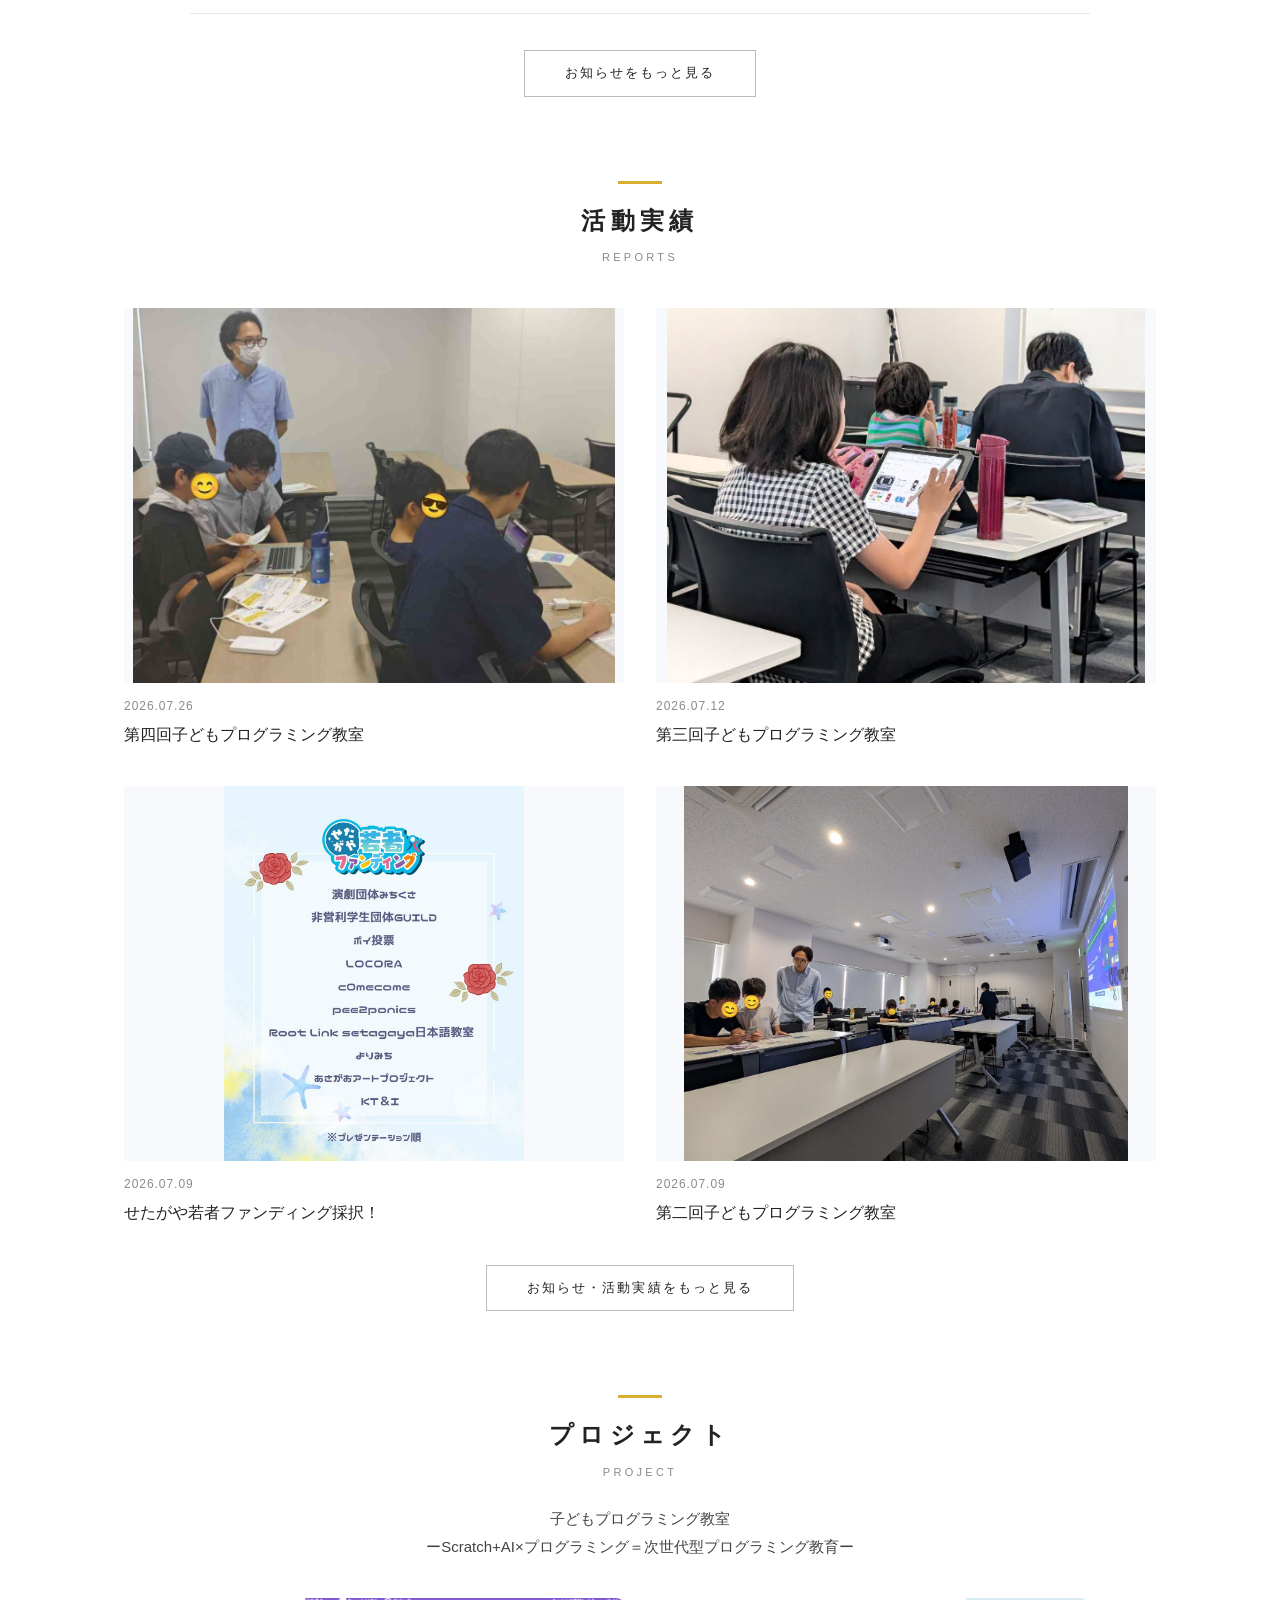
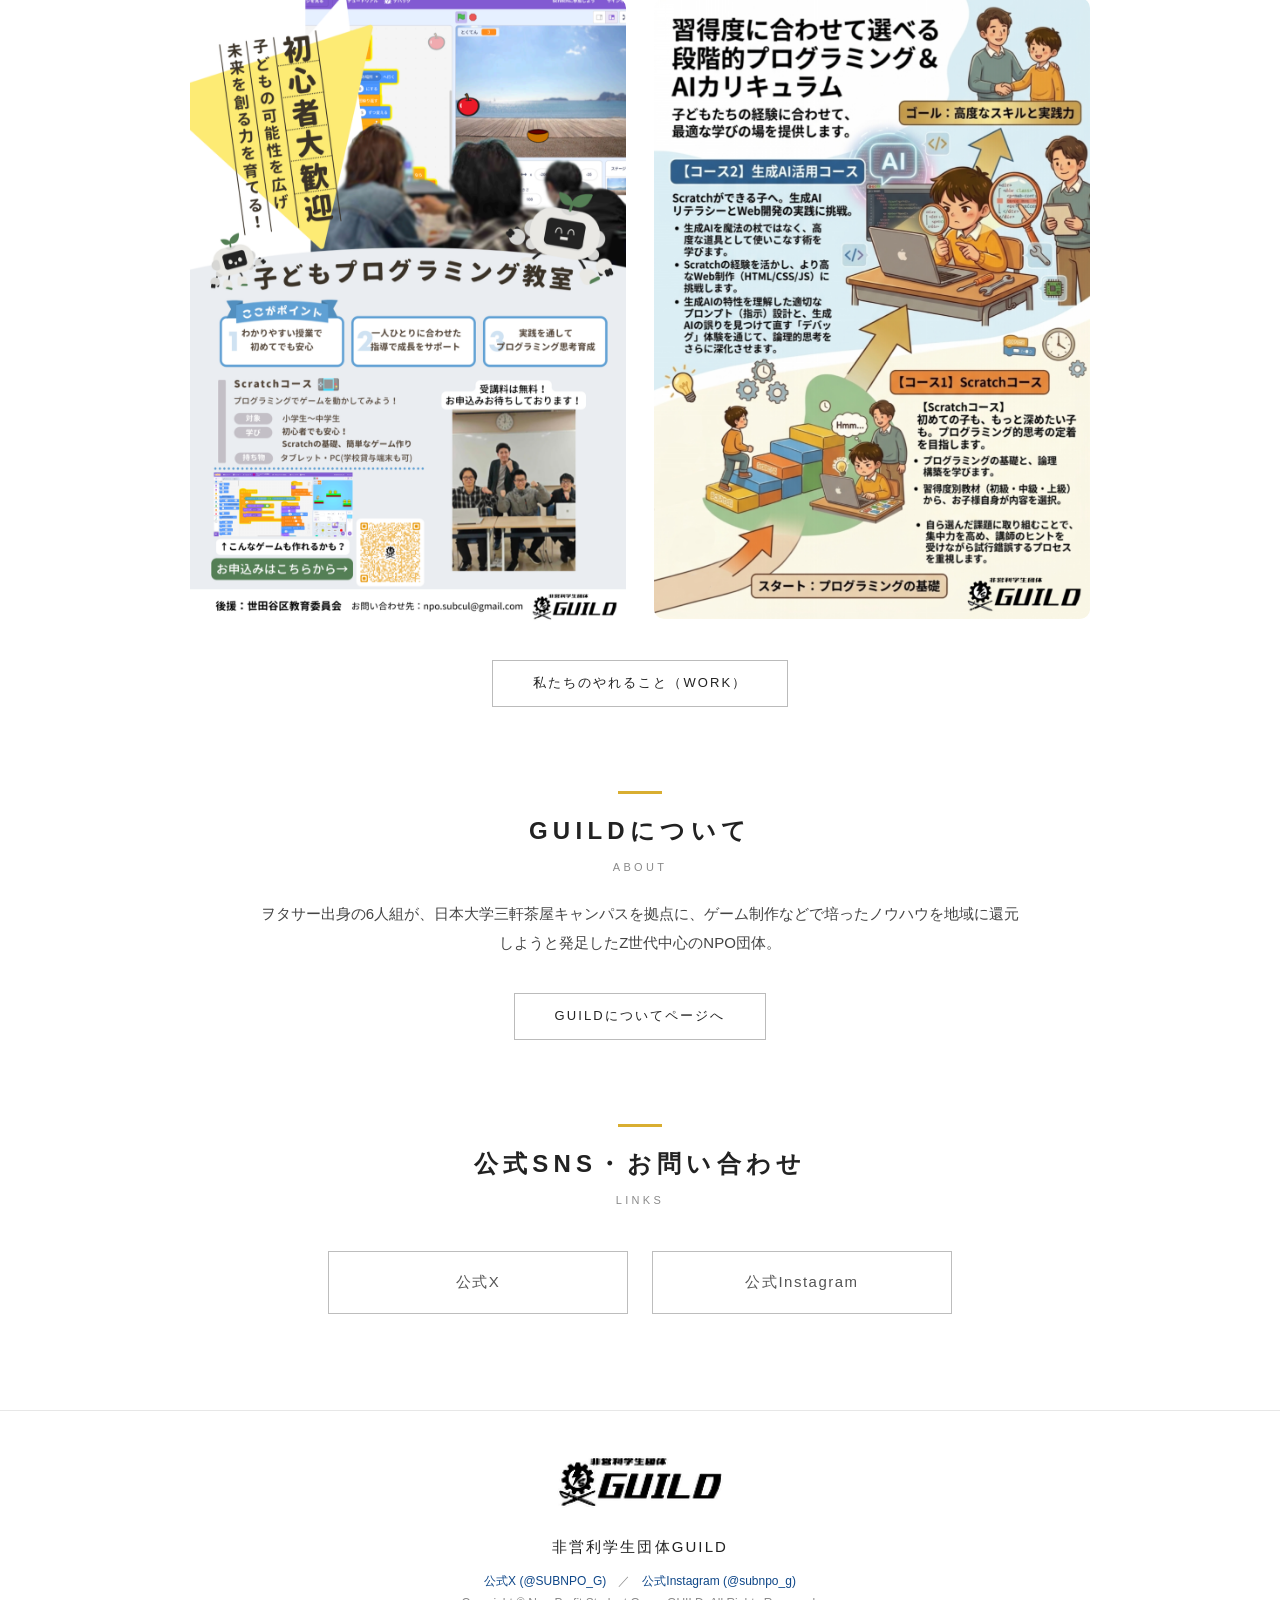
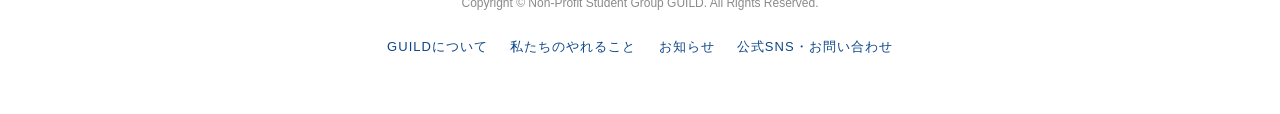
==== commit ffd4529f: "トップ冒頭に横ロゴを追加" ====
--- a/index.html
+++ b/index.html
@@ -43,6 +43,7 @@
 
 <main>
 
+  <img class="hero-logo logo-light" src="assets/images/logo-horizontal.png" alt="非営利学生団体GUILD"><img class="hero-logo logo-dark" src="assets/images/logo-horizontal-dark.png" alt="非営利学生団体GUILD" aria-hidden="true">
   <div class="hero">
     <img class="photo" src="assets/images/hero.png" alt="飛び出せ、AI新時代" fetchpriority="high">
   </div>
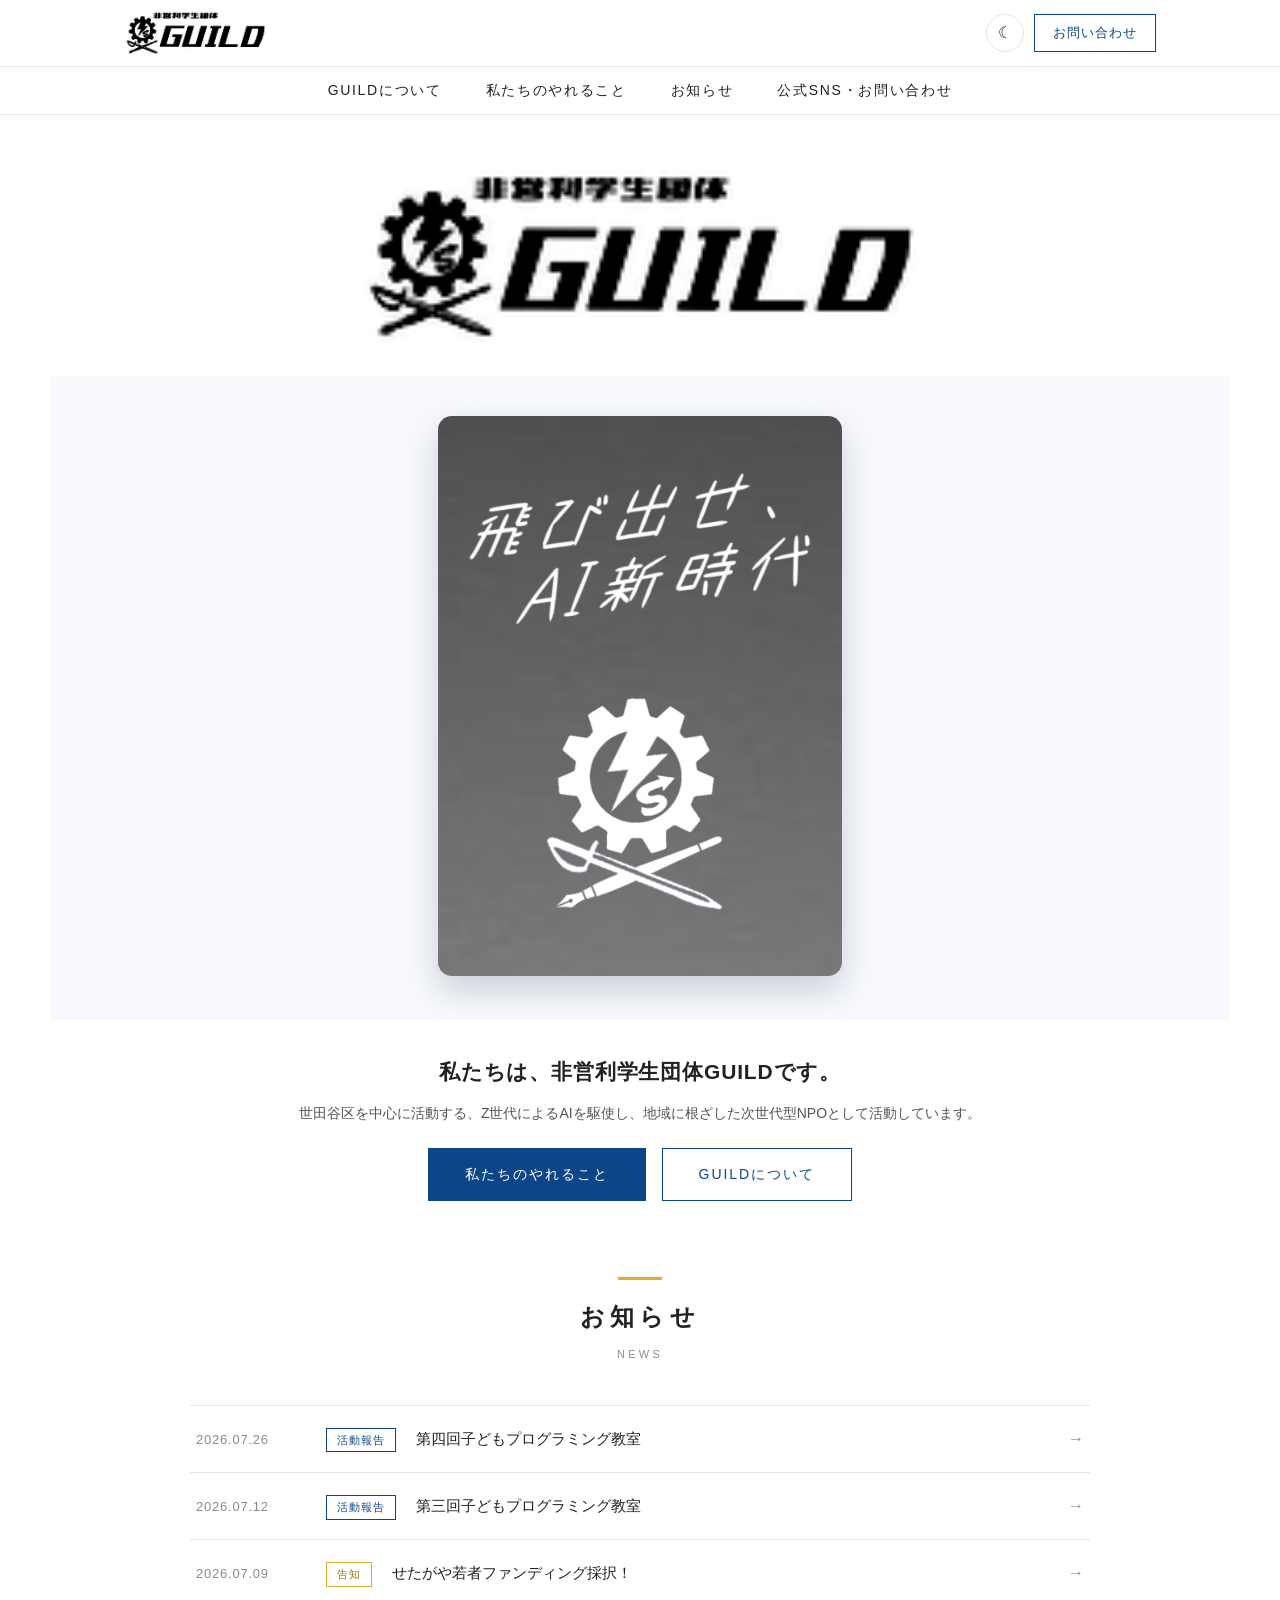
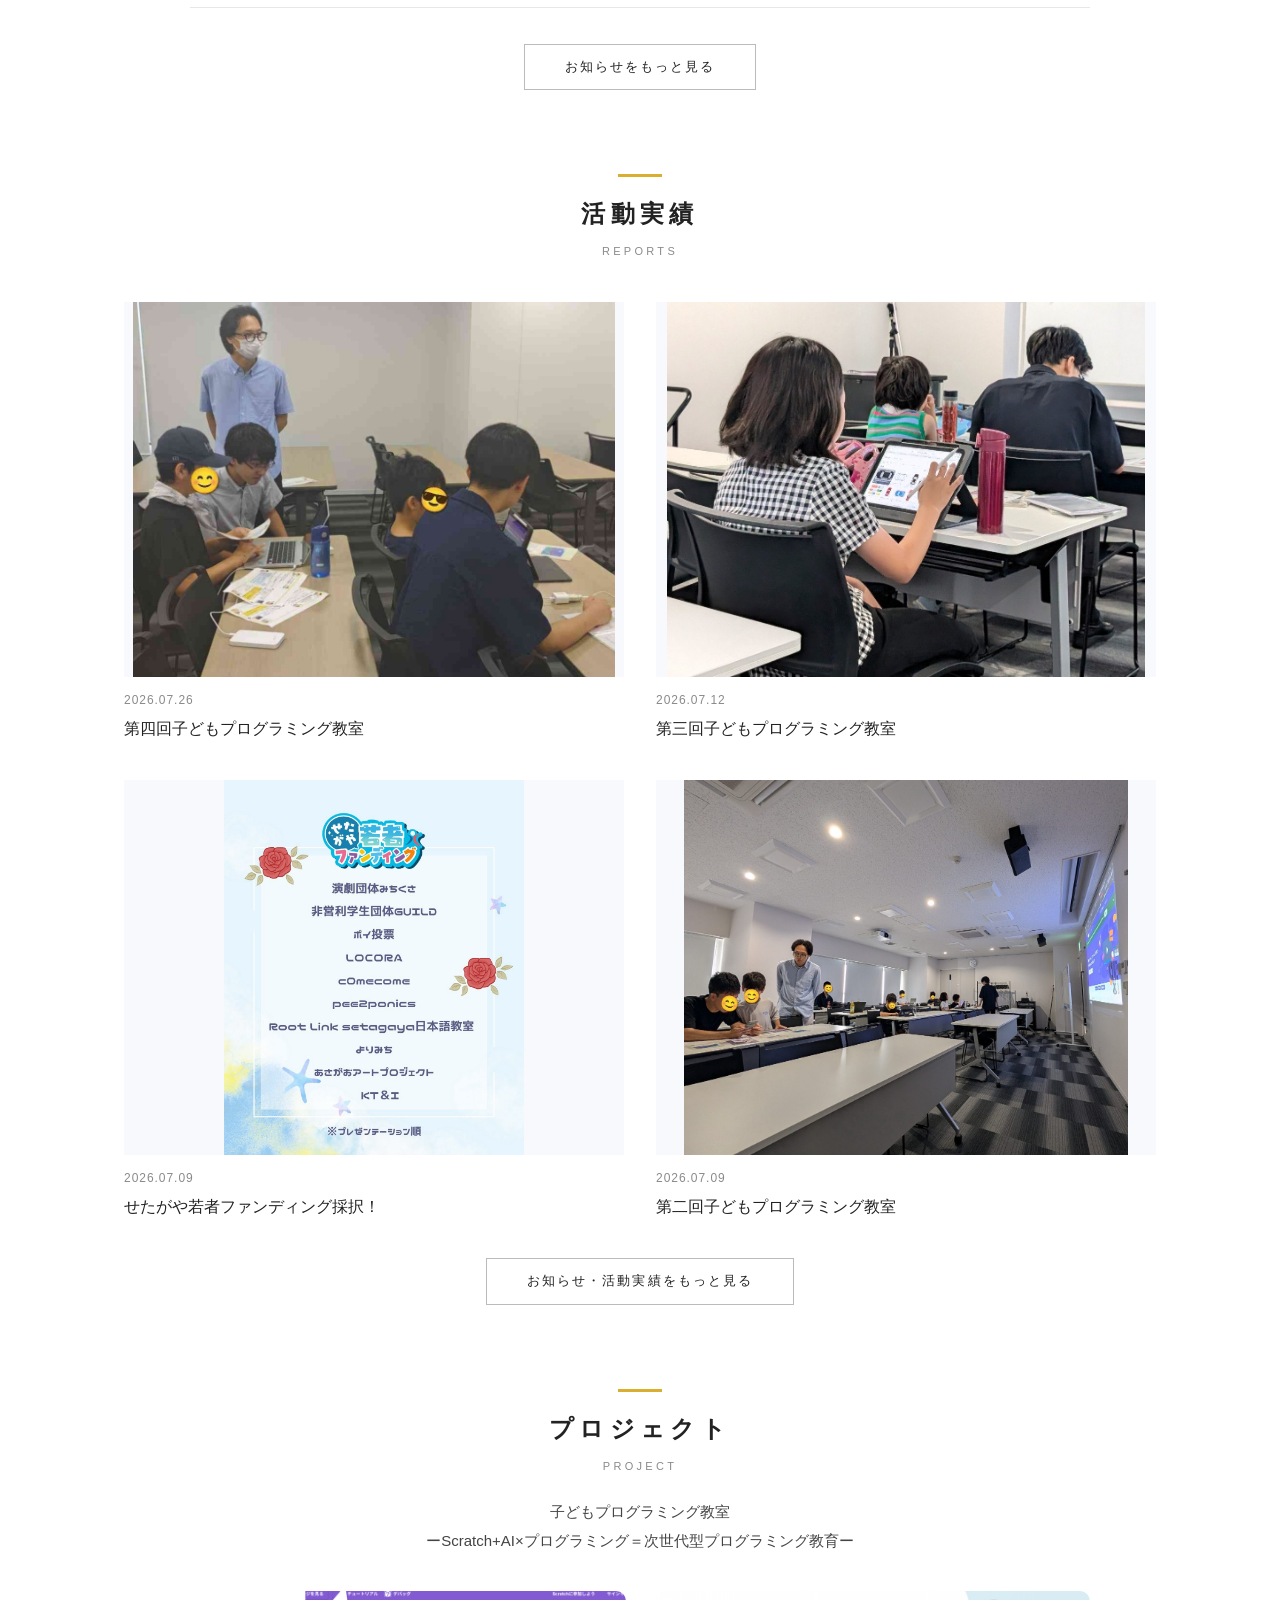
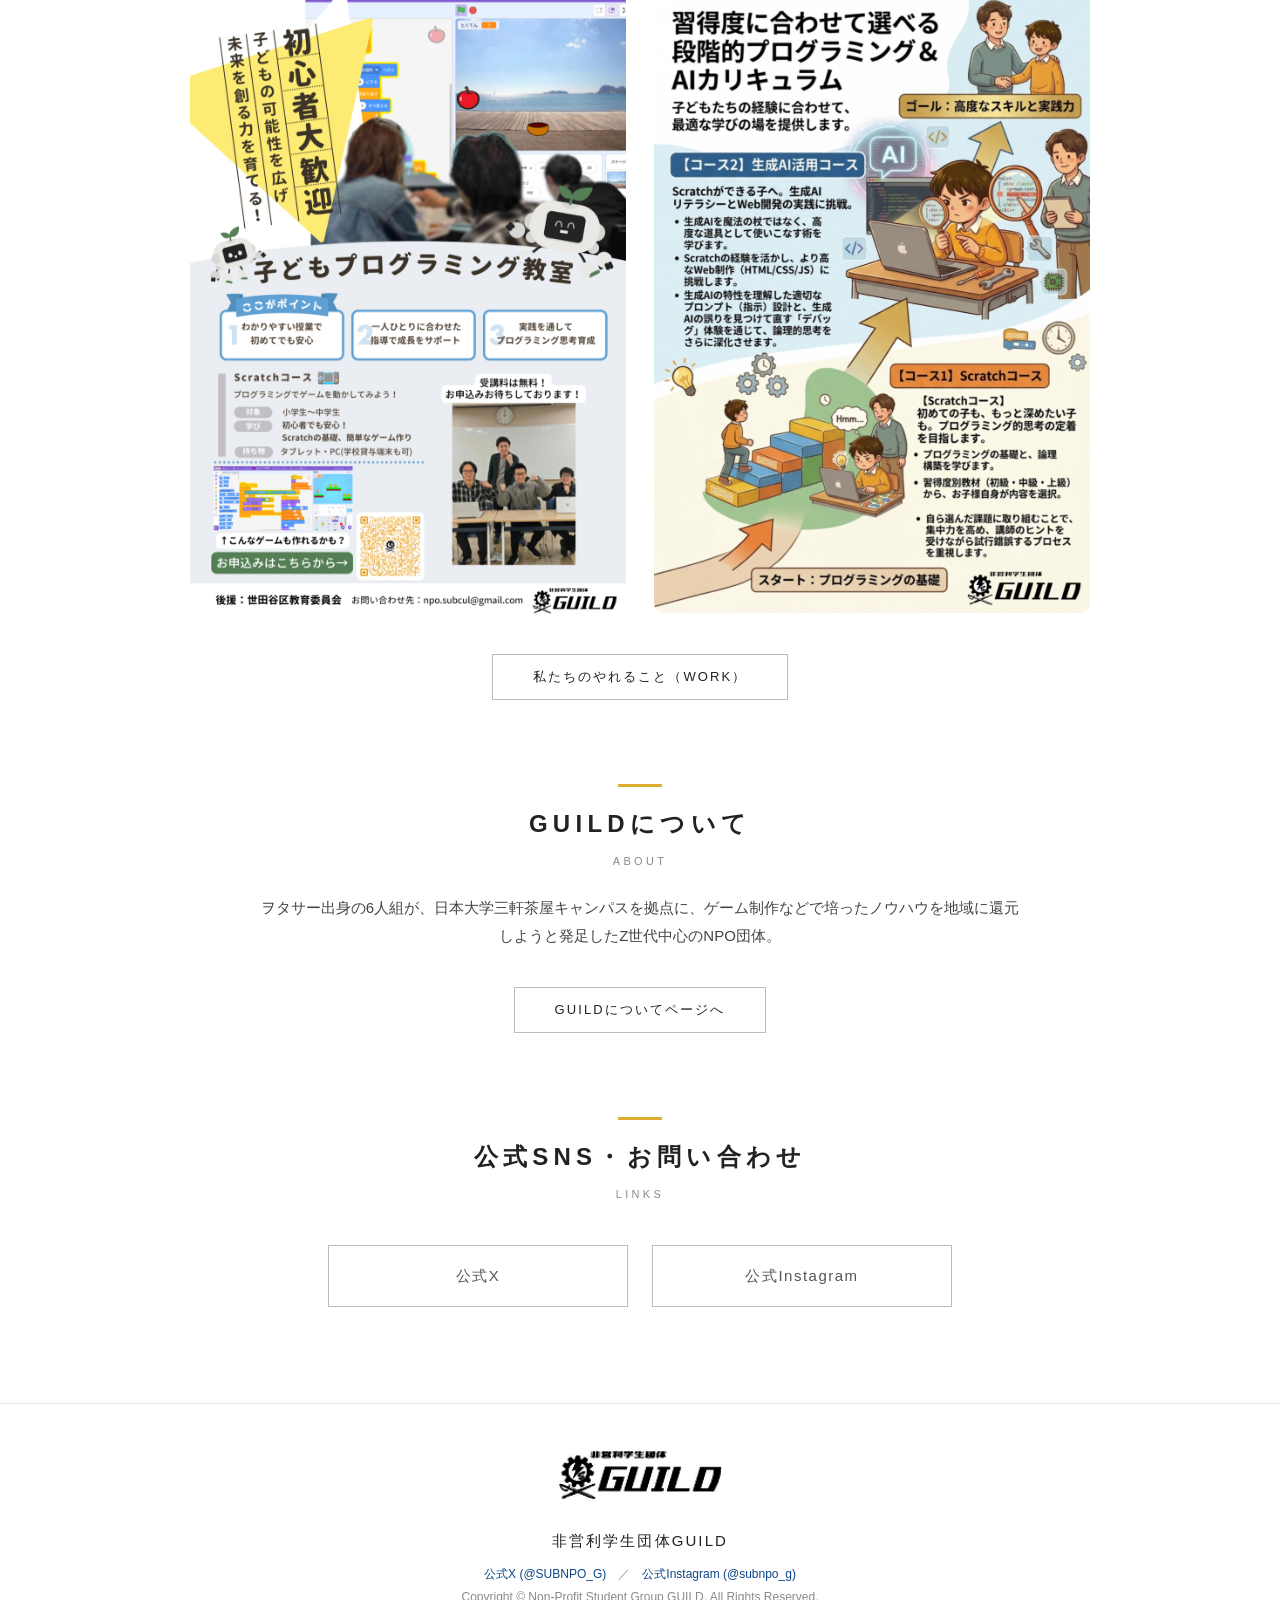
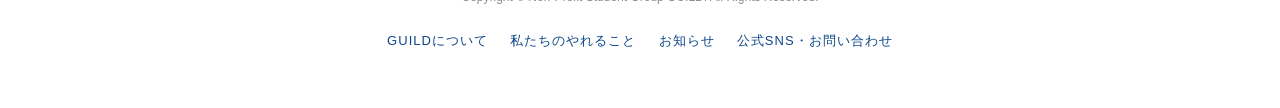
==== commit c595d48d: "ヘッダーにタイトルロゴ（横ロゴ）を追加しフッターと統一" ====
--- a/index.html
+++ b/index.html
@@ -17,7 +17,7 @@
 <meta name="twitter:card" content="summary">
 <link rel="canonical" href="https://nposub-guild.github.io/">
 <link rel="icon" href="assets/images/emblem-mark.png">
-<link rel="stylesheet" href="assets/style.css?v=1">
+<link rel="stylesheet" href="assets/style.css?v=2">
 <script>(function(){try{var t=localStorage.getItem("guild-theme");if(t!=="dark"&&t!=="light"){t=window.matchMedia("(prefers-color-scheme: dark)").matches?"dark":"light";}document.documentElement.setAttribute("data-theme",t);}catch(e){document.documentElement.setAttribute("data-theme","light");}})();</script>
 </head>
 <body>
@@ -25,7 +25,7 @@
 <header>
   <div class="header-in">
     <button class="burger" id="menuBtn" aria-label="メニューを開く" aria-expanded="false" aria-controls="mobileNav"><span></span><span></span><span></span></button>
-    <a class="logo-link" href="./" aria-label="非営利学生団体GUILD トップページ"><img class="header-logo logo-light" src="assets/images/emblem-mark.png" alt="GUILD"><img class="header-logo logo-dark" src="assets/images/emblem-mark-dark.png" alt="GUILD" aria-hidden="true"></a>
+    <a class="logo-link" href="./" aria-label="非営利学生団体GUILD トップページ"><img class="header-logo logo-light" src="assets/images/logo-horizontal.png" alt="非営利学生団体GUILD"><img class="header-logo logo-dark" src="assets/images/logo-horizontal-dark.png" alt="GUILD" aria-hidden="true"></a>
     <div class="header-actions"><button class="theme-btn" id="themeBtn" type="button" aria-label="ライトモードとダークモードを切り替える" title="ライト／ダーク切替">☾</button><a class="header-cta" href="#links">お問い合わせ</a></div>
   </div>
   <nav class="topnav" aria-label="メインメニュー">
--- a/assets/style.css
+++ b/assets/style.css
@@ -304,3 +304,19 @@
   .members{grid-template-columns:1fr 1fr;}
 }
 @media(max-width:460px){.members{grid-template-columns:1fr;}}
+
+/* --- v5: header title logo (full horizontal logo, like the footer) --- */
+.logo-link{display:inline-flex;align-items:center;line-height:0;}
+.header-logo{height:46px;width:auto;}
+footer img{max-width:86vw;height:54px;width:auto;object-fit:contain;}
+@media(max-width:720px){
+  .header-in{position:static;padding:8px 16px;gap:8px;}
+  .header-in .logo-link{position:static;transform:none;}
+  .header-logo{height:32px;}
+  footer img{height:46px;}
+}
+@media(max-width:380px){
+  .header-logo{height:27px;}
+  .header-cta{padding:5px 8px;}
+  .theme-btn{width:34px;height:34px;}
+}
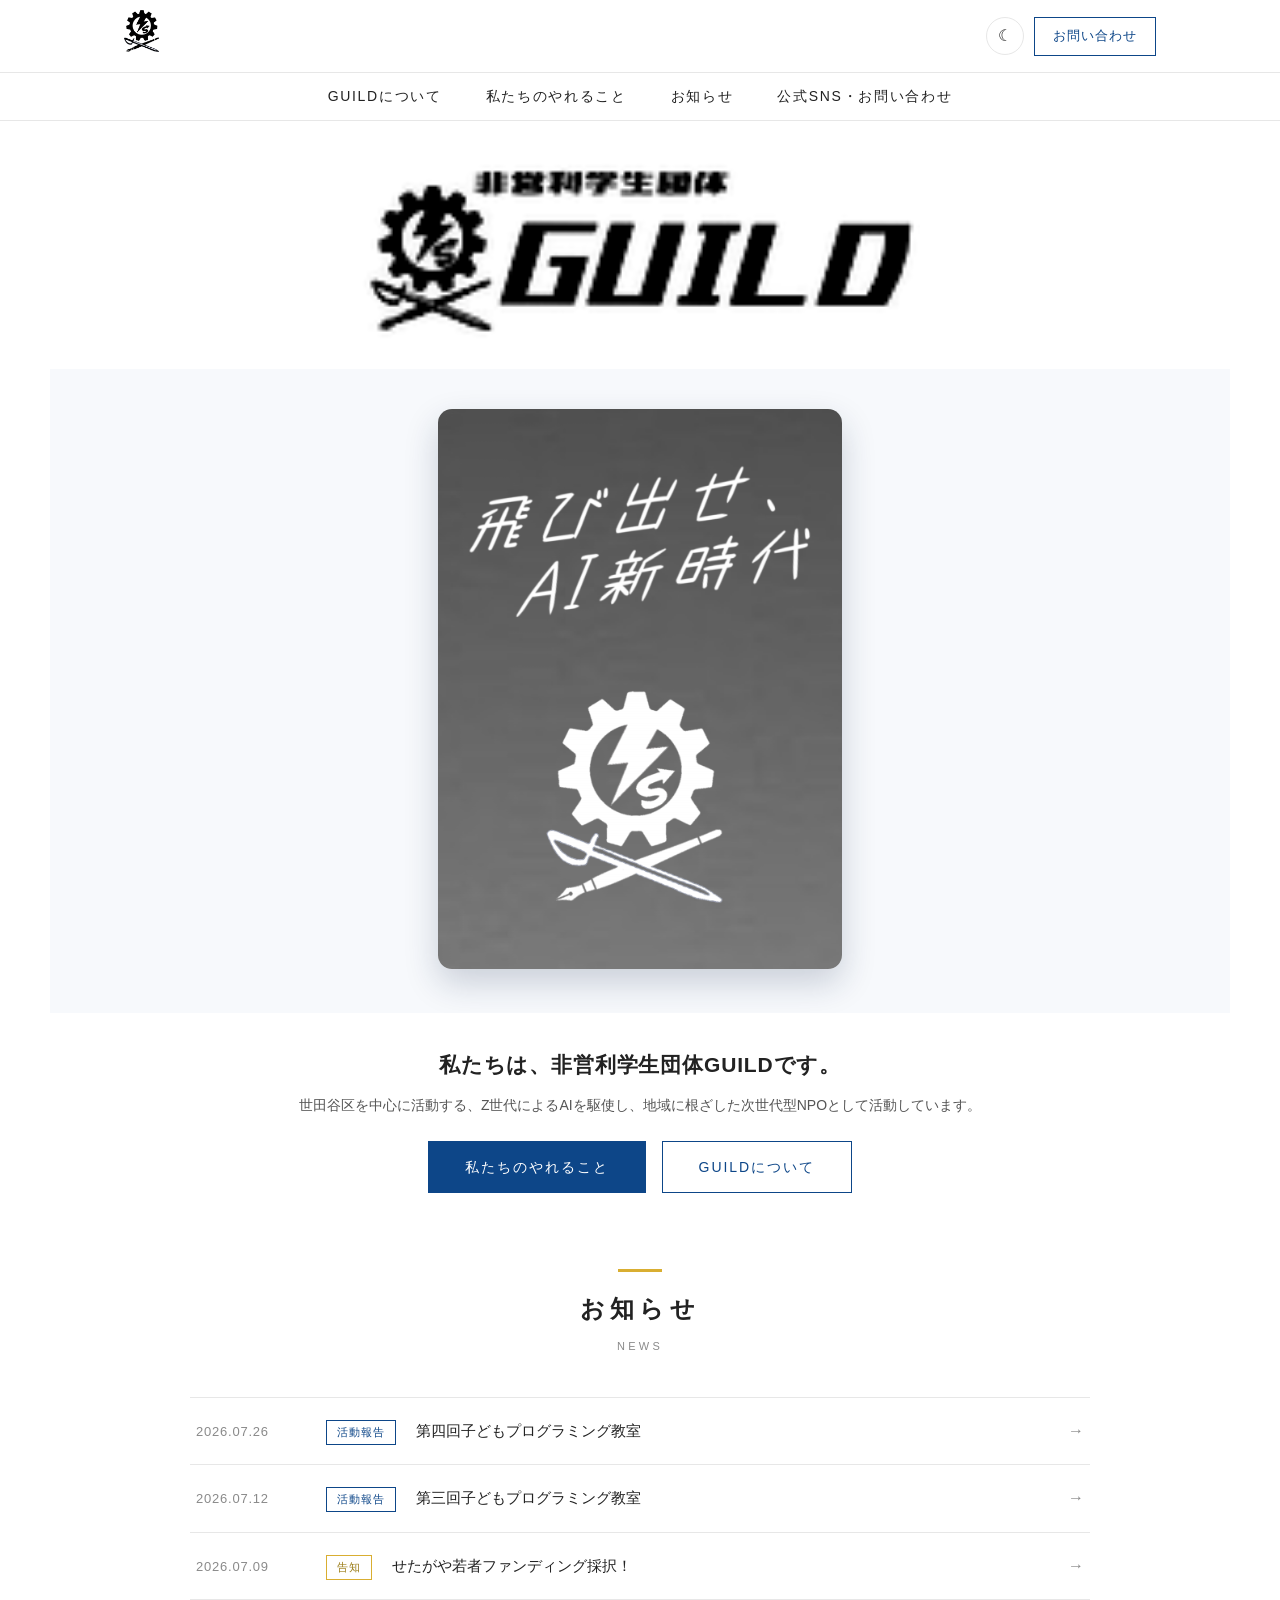
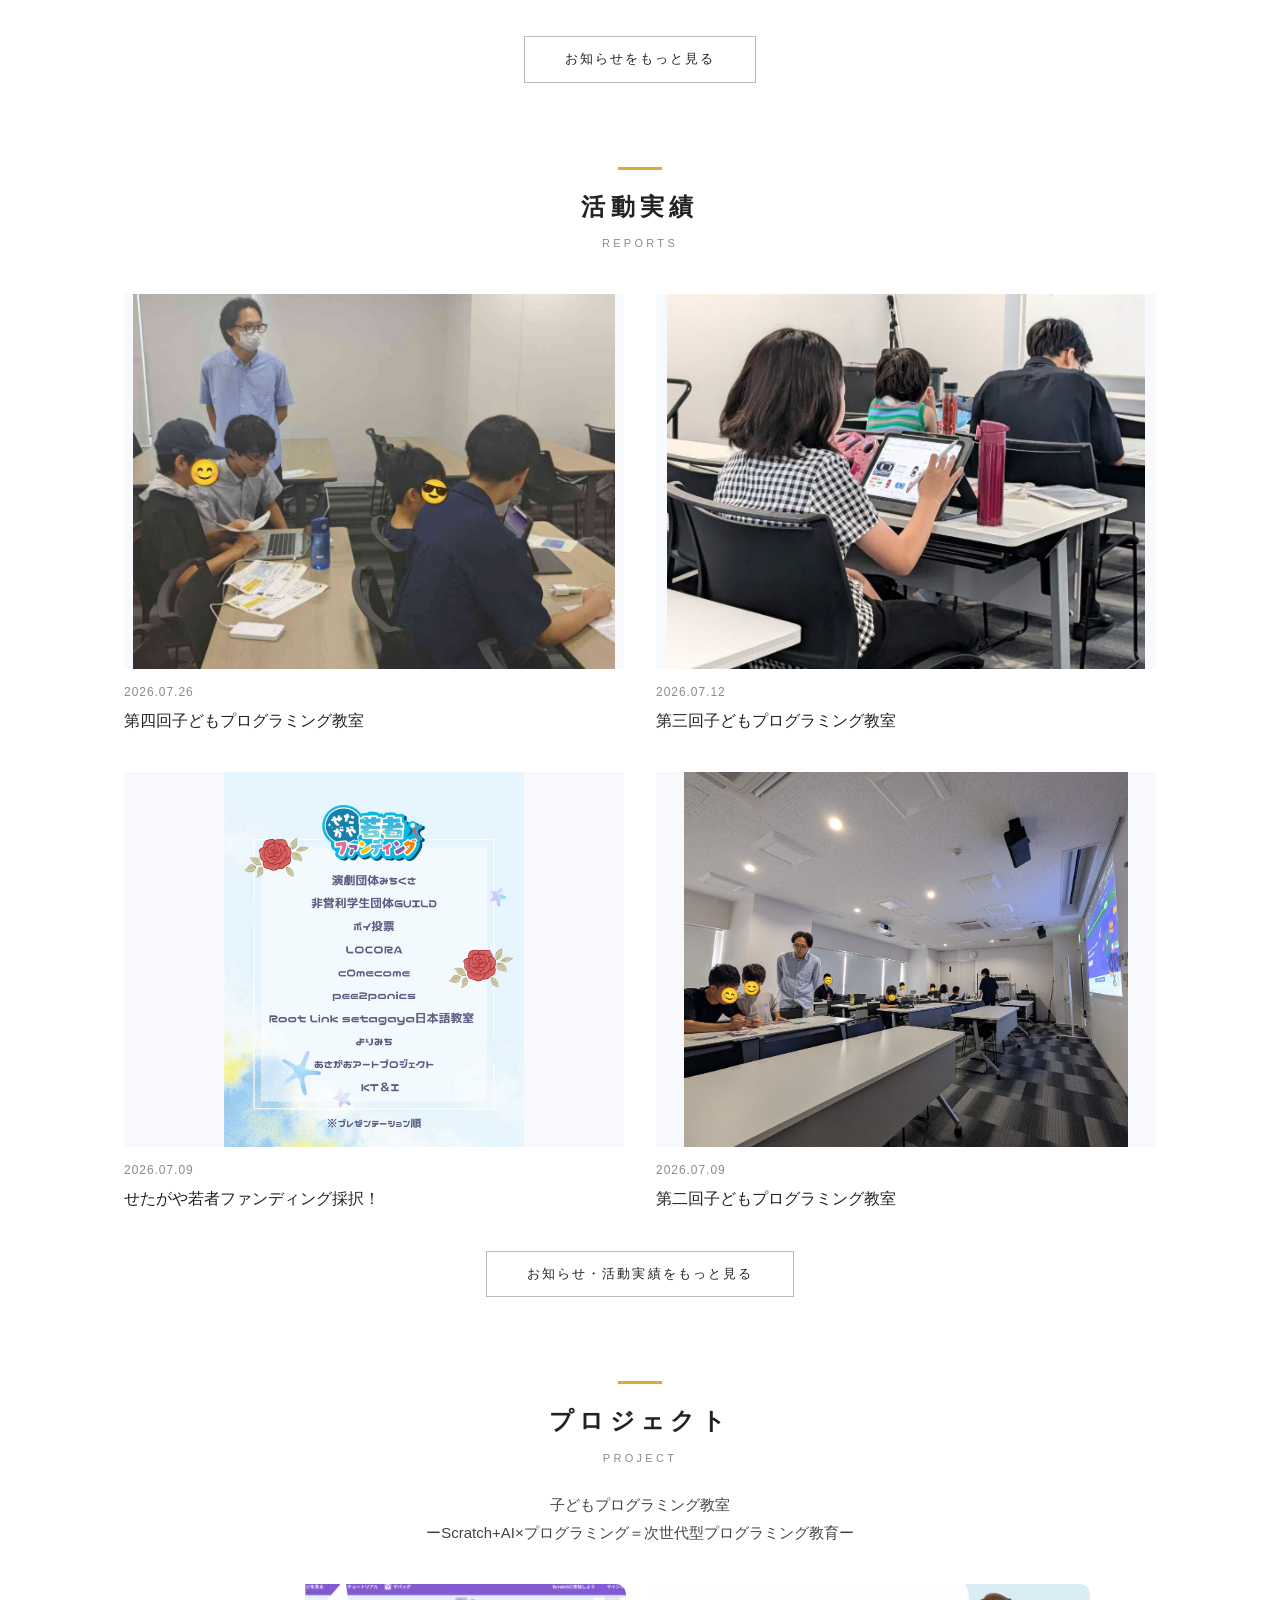
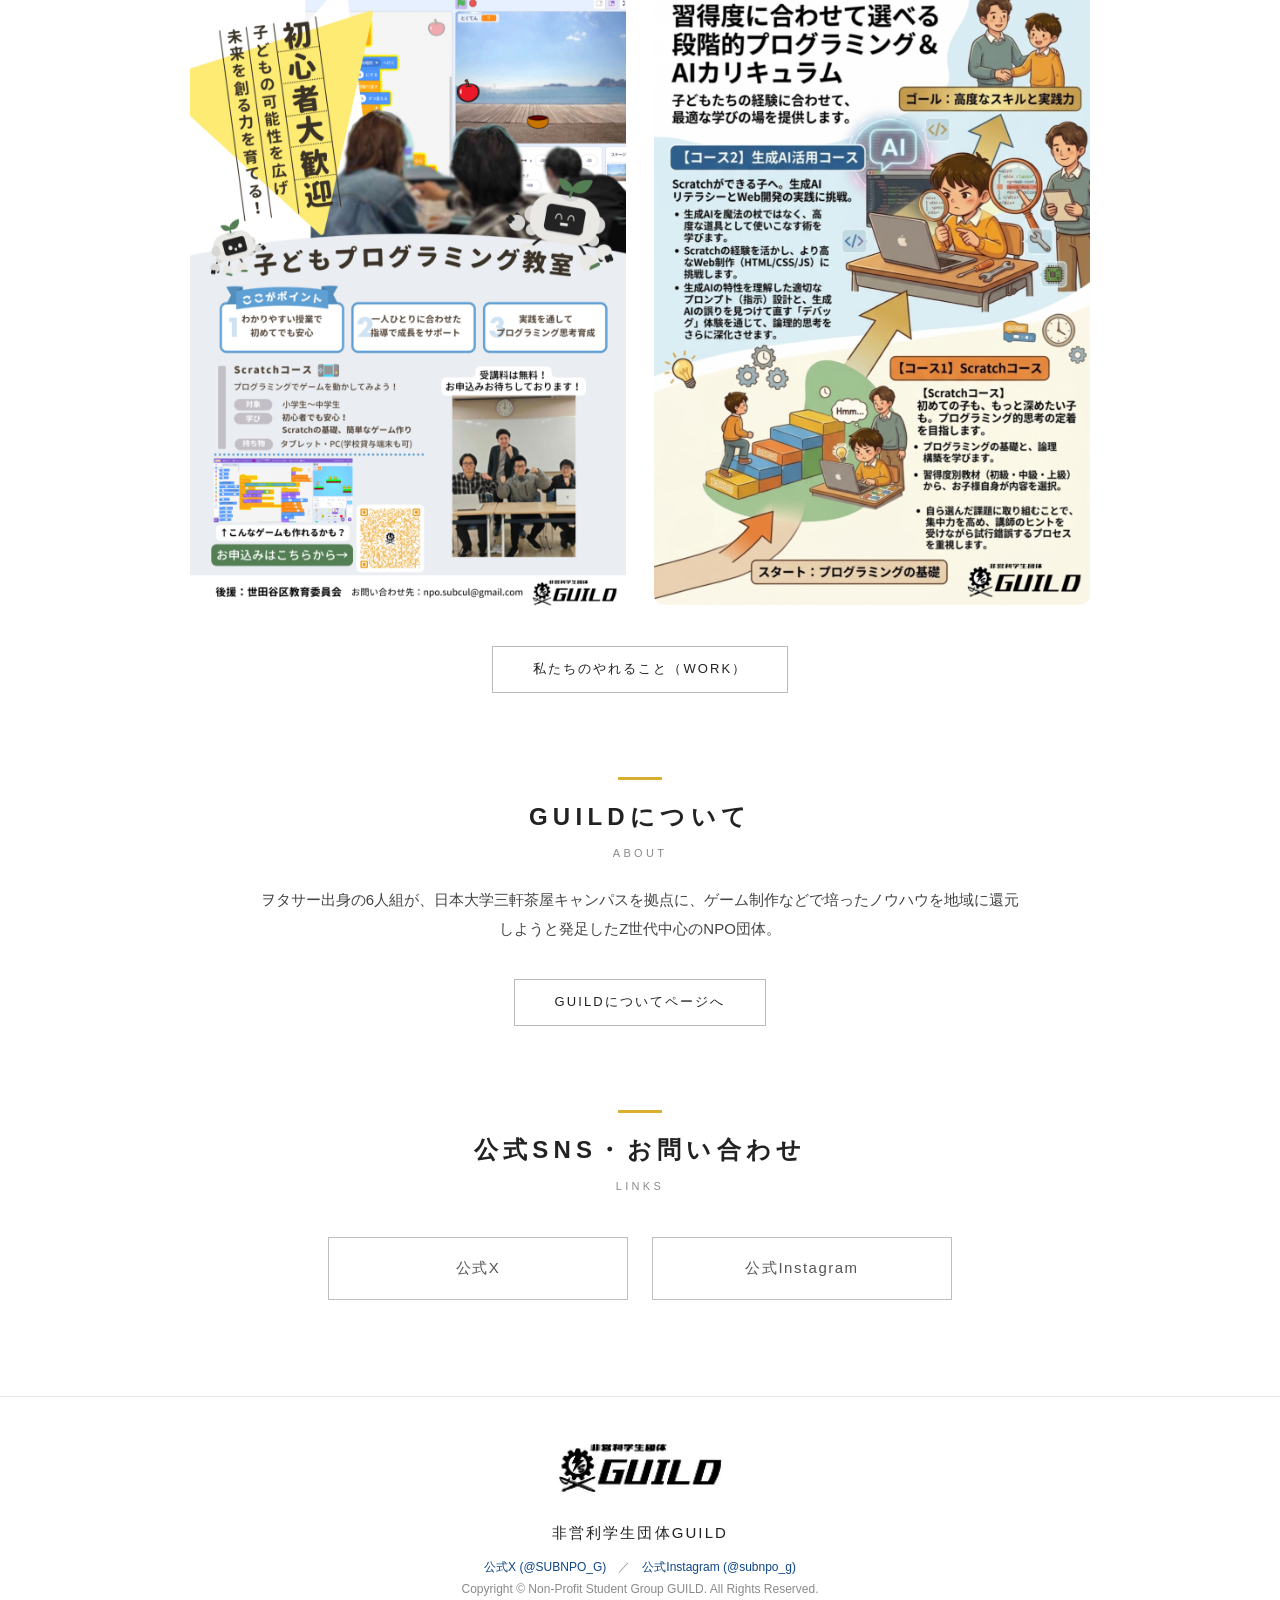
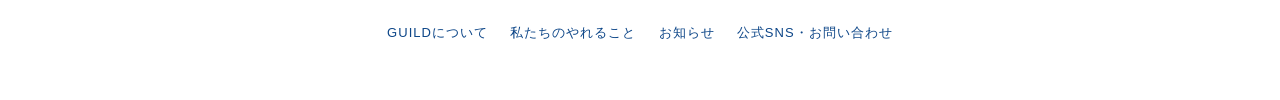
==== commit 364f20dd: "ヘッダーはエンブレムに戻し、トップ冒頭をAmeba Ownd形式に（大きなタイトルロゴ→ヒーロー写真）" ====
--- a/index.html
+++ b/index.html
@@ -17,7 +17,7 @@
 <meta name="twitter:card" content="summary">
 <link rel="canonical" href="https://nposub-guild.github.io/">
 <link rel="icon" href="assets/images/emblem-mark.png">
-<link rel="stylesheet" href="assets/style.css?v=2">
+<link rel="stylesheet" href="assets/style.css?v=3">
 <script>(function(){try{var t=localStorage.getItem("guild-theme");if(t!=="dark"&&t!=="light"){t=window.matchMedia("(prefers-color-scheme: dark)").matches?"dark":"light";}document.documentElement.setAttribute("data-theme",t);}catch(e){document.documentElement.setAttribute("data-theme","light");}})();</script>
 </head>
 <body>
@@ -25,7 +25,7 @@
 <header>
   <div class="header-in">
     <button class="burger" id="menuBtn" aria-label="メニューを開く" aria-expanded="false" aria-controls="mobileNav"><span></span><span></span><span></span></button>
-    <a class="logo-link" href="./" aria-label="非営利学生団体GUILD トップページ"><img class="header-logo logo-light" src="assets/images/logo-horizontal.png" alt="非営利学生団体GUILD"><img class="header-logo logo-dark" src="assets/images/logo-horizontal-dark.png" alt="GUILD" aria-hidden="true"></a>
+    <a class="logo-link" href="./" aria-label="非営利学生団体GUILD トップページ"><img class="header-logo logo-light" src="assets/images/emblem-mark.png" alt="GUILD"><img class="header-logo logo-dark" src="assets/images/emblem-mark-dark.png" alt="GUILD" aria-hidden="true"></a>
     <div class="header-actions"><button class="theme-btn" id="themeBtn" type="button" aria-label="ライトモードとダークモードを切り替える" title="ライト／ダーク切替">☾</button><a class="header-cta" href="#links">お問い合わせ</a></div>
   </div>
   <nav class="topnav" aria-label="メインメニュー">
--- a/assets/style.css
+++ b/assets/style.css
@@ -305,18 +305,6 @@
 }
 @media(max-width:460px){.members{grid-template-columns:1fr;}}
 
-/* --- v5: header title logo (full horizontal logo, like the footer) --- */
-.logo-link{display:inline-flex;align-items:center;line-height:0;}
-.header-logo{height:46px;width:auto;}
-footer img{max-width:86vw;height:54px;width:auto;object-fit:contain;}
-@media(max-width:720px){
-  .header-in{position:static;padding:8px 16px;gap:8px;}
-  .header-in .logo-link{position:static;transform:none;}
-  .header-logo{height:32px;}
-  footer img{height:46px;}
-}
-@media(max-width:380px){
-  .header-logo{height:27px;}
-  .header-cta{padding:5px 8px;}
-  .theme-btn{width:34px;height:34px;}
-}
+/* --- v6: top like Ameba Ownd — header stays emblem mark, title logo is the big hero-top + footer --- */
+.hero-logo{width:min(560px,90%);margin:40px auto 28px;}
+footer img{max-width:86vw;object-fit:contain;}
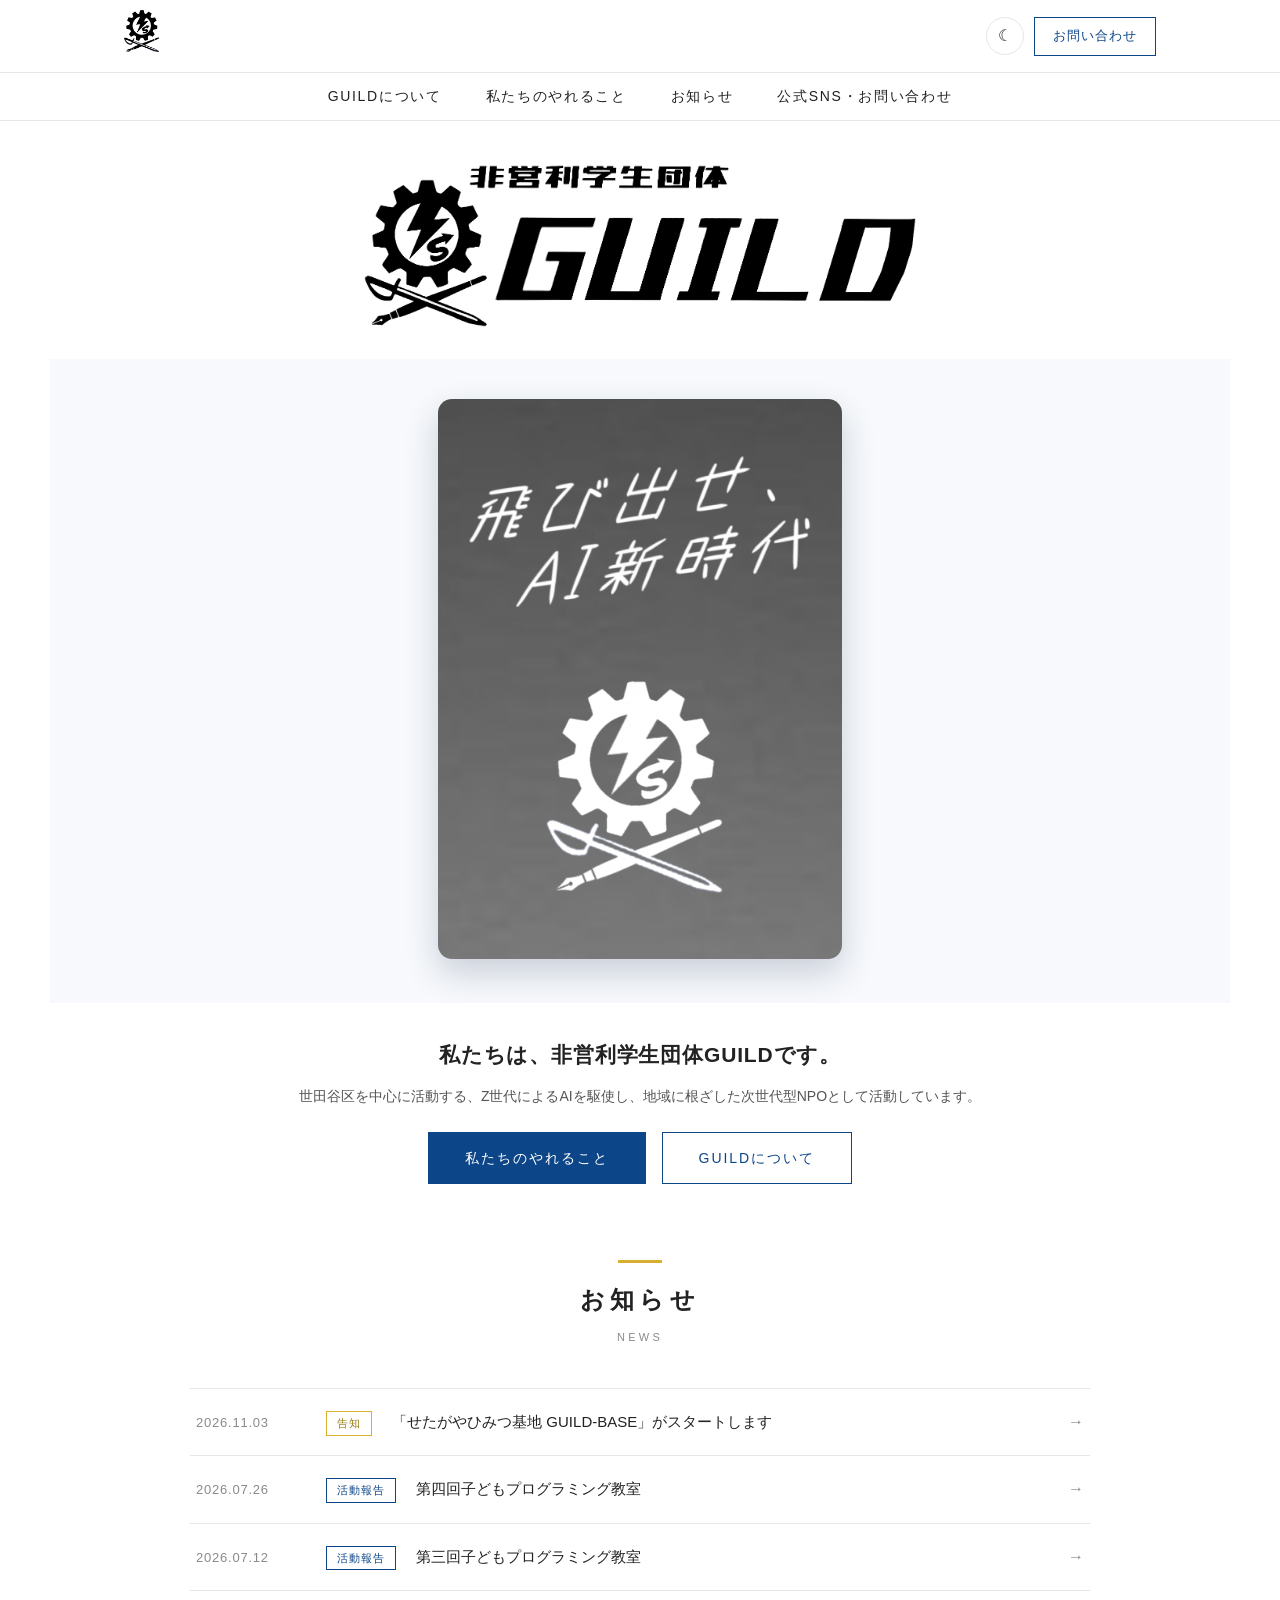
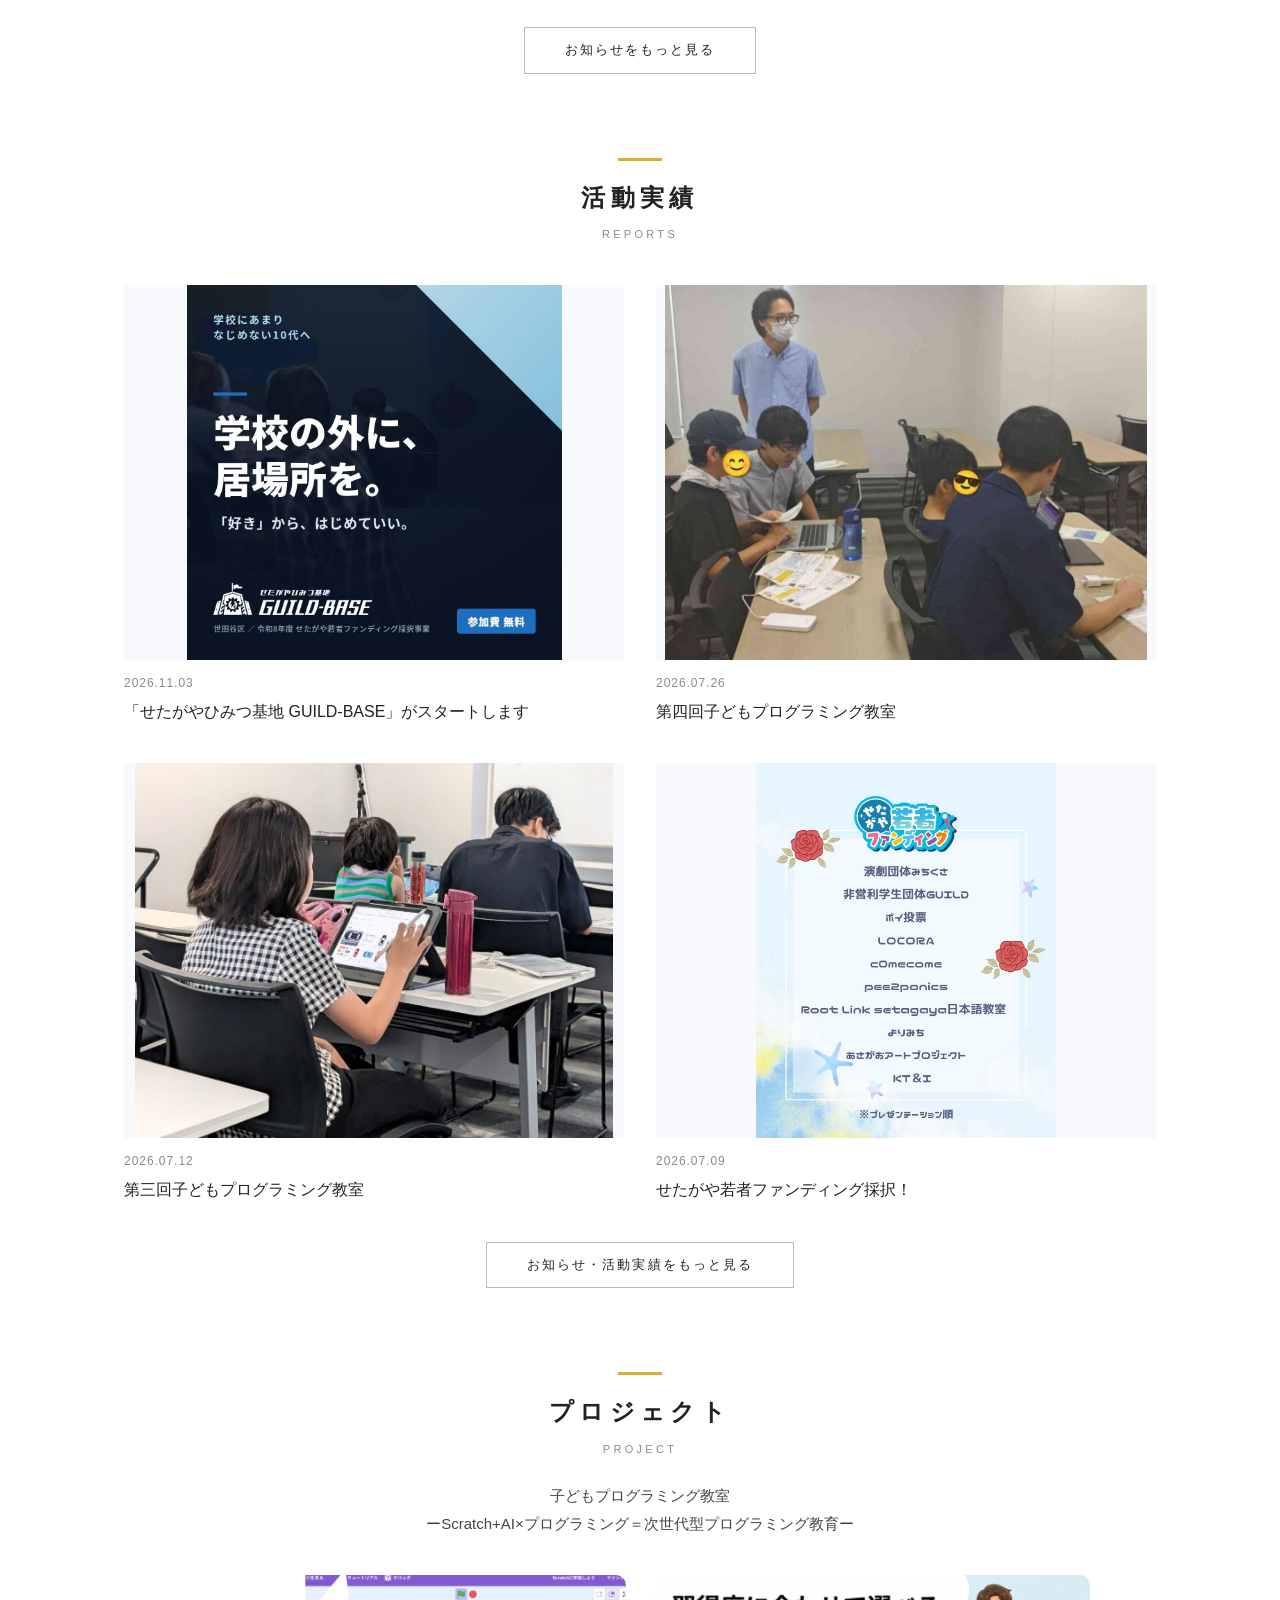
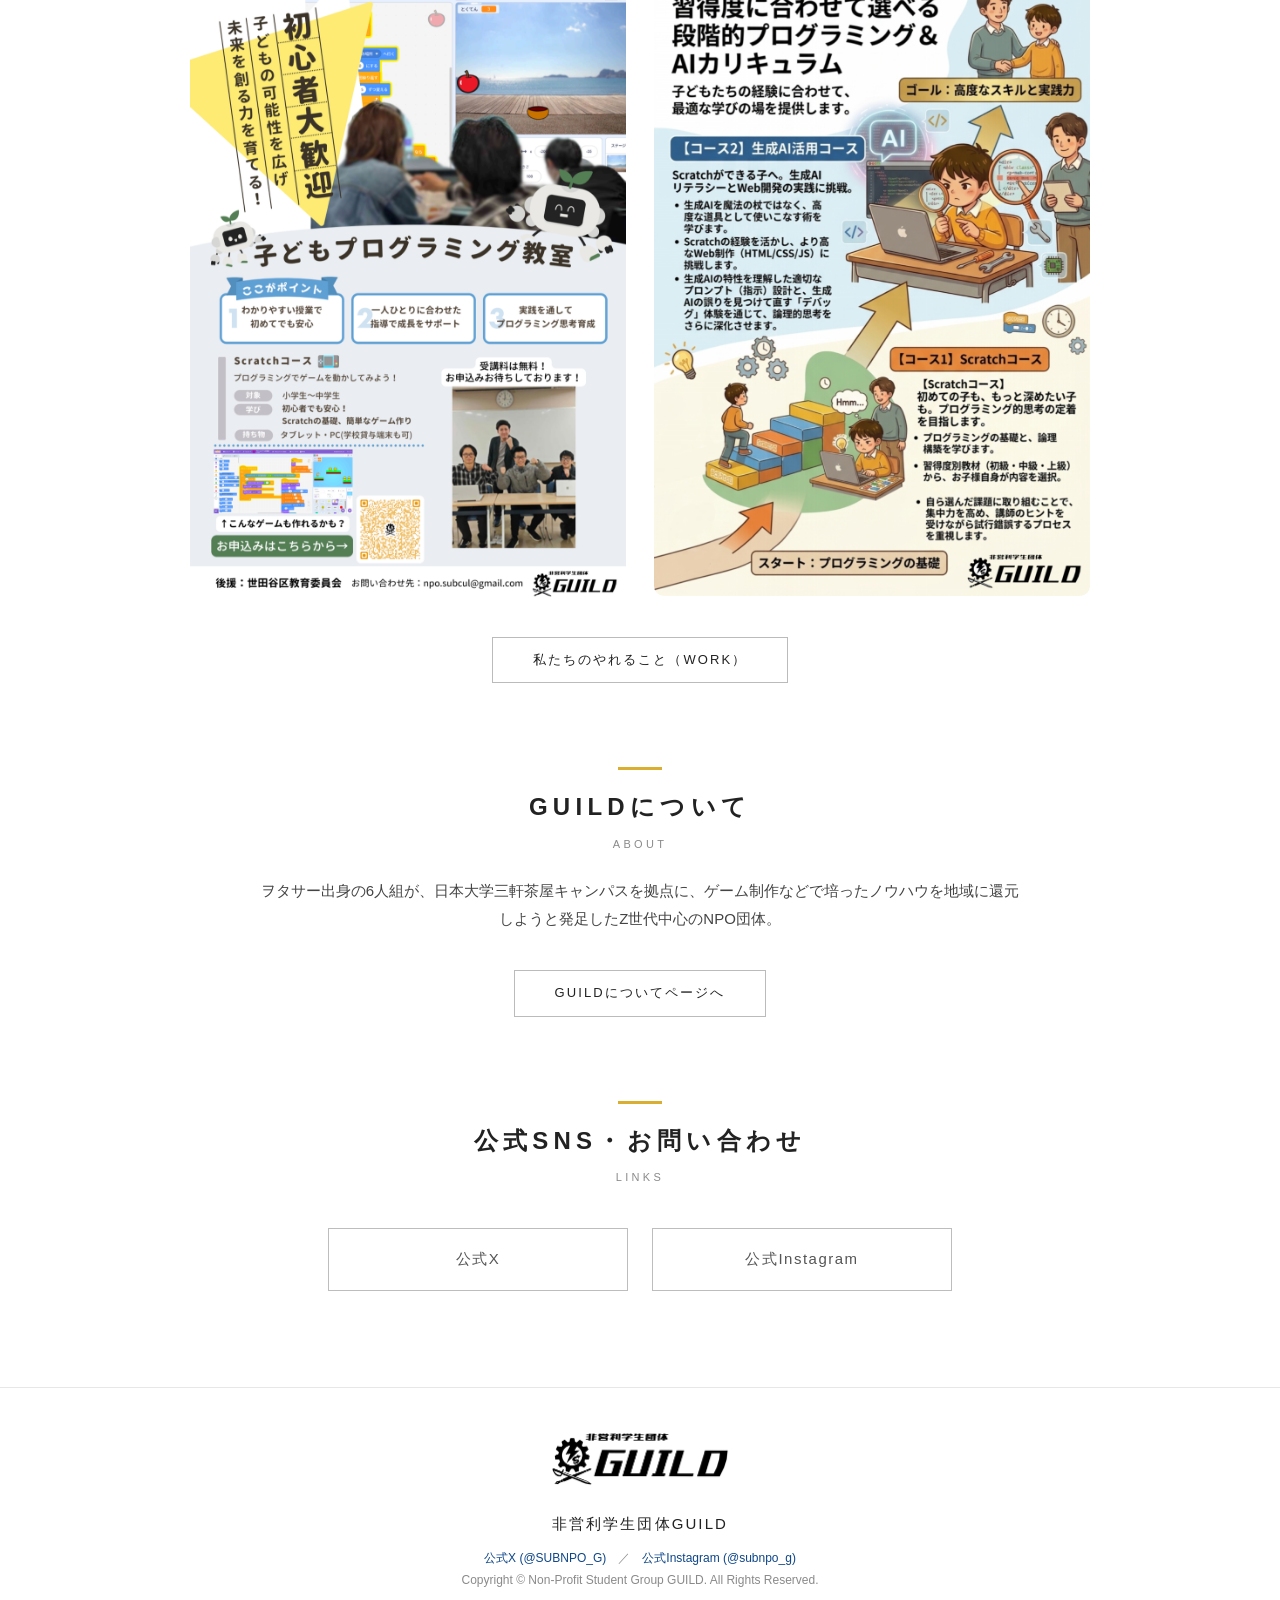
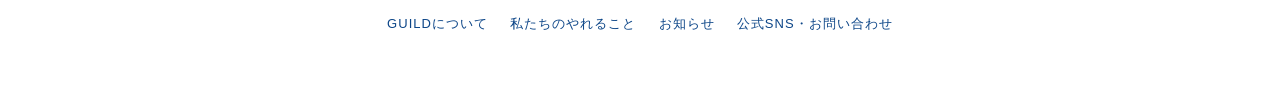
==== commit c069165c: "お知らせ追加：「せたがやひみつ基地 GUILD-BASE」がスタートします" ====
--- a/index.html
+++ b/index.html
@@ -60,9 +60,9 @@
     <div class="wrap">
       <div class="sec-head"><div class="line"></div><h2>お知らせ</h2><div class="en">NEWS</div></div>
       <div class="news-list">
+        <a class="news-row" href="news/guild-base-start.html"><span class="date">2026.11.03</span><span class="nchip">告知</span><span class="ttl">「せたがやひみつ基地 GUILD-BASE」がスタートします</span><span class="arrow">→</span></a>
         <a class="news-row" href="news/programming-class-4.html"><span class="date">2026.07.26</span><span class="nchip blue">活動報告</span><span class="ttl">第四回︎︎子どもプログラミング教室</span><span class="arrow">→</span></a>
         <a class="news-row" href="news/programming-class-3.html"><span class="date">2026.07.12</span><span class="nchip blue">活動報告</span><span class="ttl">第三回︎︎子どもプログラミング教室</span><span class="arrow">→</span></a>
-        <a class="news-row" href="news/setagaya-funding.html"><span class="date">2026.07.09</span><span class="nchip">告知</span><span class="ttl">せたがや若者ファンディング採択！</span><span class="arrow">→</span></a>
       </div>
       <div class="more"><a href="news.html">お知らせをもっと見る</a></div>
     </div>
@@ -72,10 +72,10 @@
     <div class="wrap">
       <div class="sec-head"><div class="line"></div><h2>活動実績</h2><div class="en">REPORTS</div></div>
       <div class="cards">
+        <a class="card" href="news/guild-base-start.html"><img src="assets/images/news-guild-base-1.jpg" alt="「せたがやひみつ基地 GUILD-BASE」がスタートします" loading="lazy"><div class="date">2026.11.03</div><div class="ttl">「せたがやひみつ基地 GUILD-BASE」がスタートします</div></a>
         <a class="card" href="news/programming-class-4.html"><img src="assets/images/news-programming-class-4-1.jpg" alt="第四回︎︎子どもプログラミング教室" loading="lazy"><div class="date">2026.07.26</div><div class="ttl">第四回︎︎子どもプログラミング教室</div></a>
         <a class="card" href="news/programming-class-3.html"><img src="assets/images/news-programming-class-3-1.jpg" alt="第三回︎︎子どもプログラミング教室" loading="lazy"><div class="date">2026.07.12</div><div class="ttl">第三回︎︎子どもプログラミング教室</div></a>
         <a class="card" href="news/setagaya-funding.html"><img src="assets/images/news-setagaya-funding-1.jpg" alt="せたがや若者ファンディング採択！" loading="lazy"><div class="date">2026.07.09</div><div class="ttl">せたがや若者ファンディング採択！</div></a>
-        <a class="card" href="news/programming-class-2.html"><img src="assets/images/news-programming-class-2-1.jpg" alt="第二回︎︎子どもプログラミング教室" loading="lazy"><div class="date">2026.07.09</div><div class="ttl">第二回︎︎子どもプログラミング教室</div></a>
       </div>
       <div class="more"><a href="news.html">お知らせ・活動実績をもっと見る</a></div>
     </div>
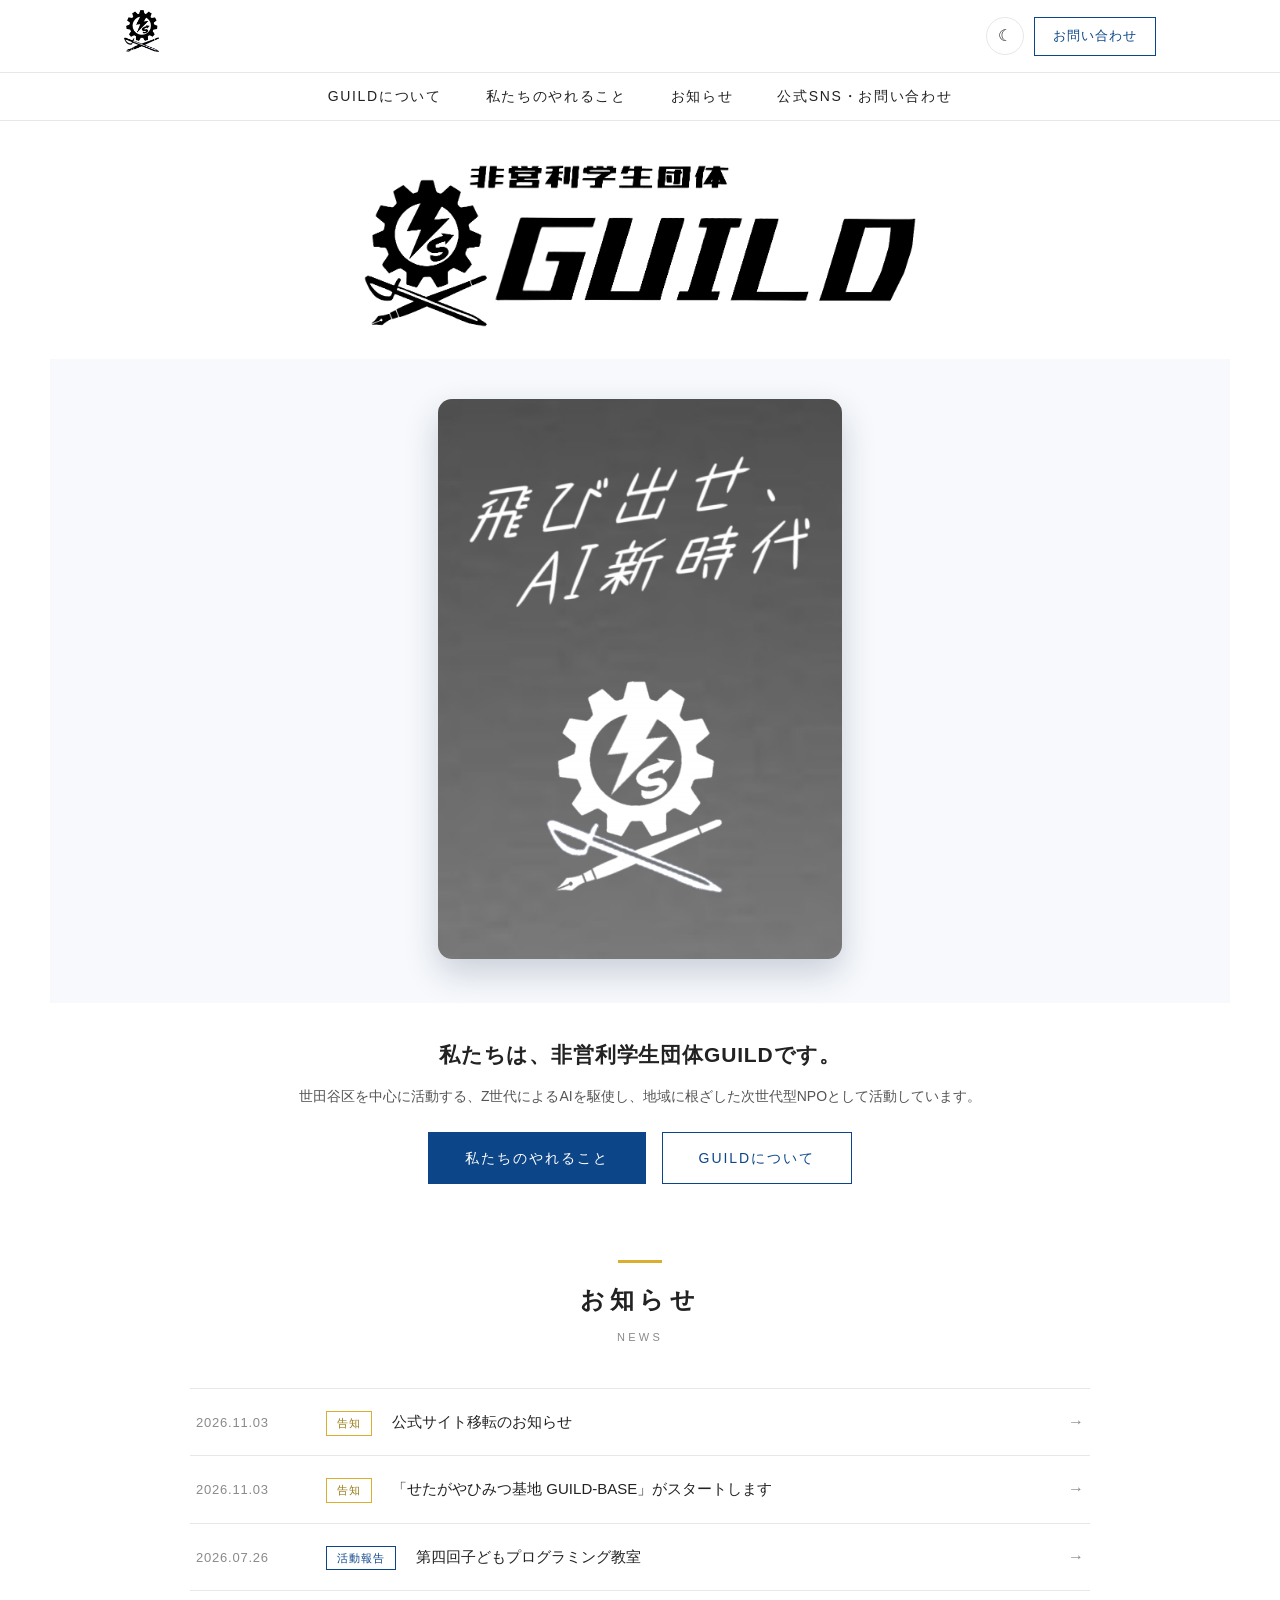
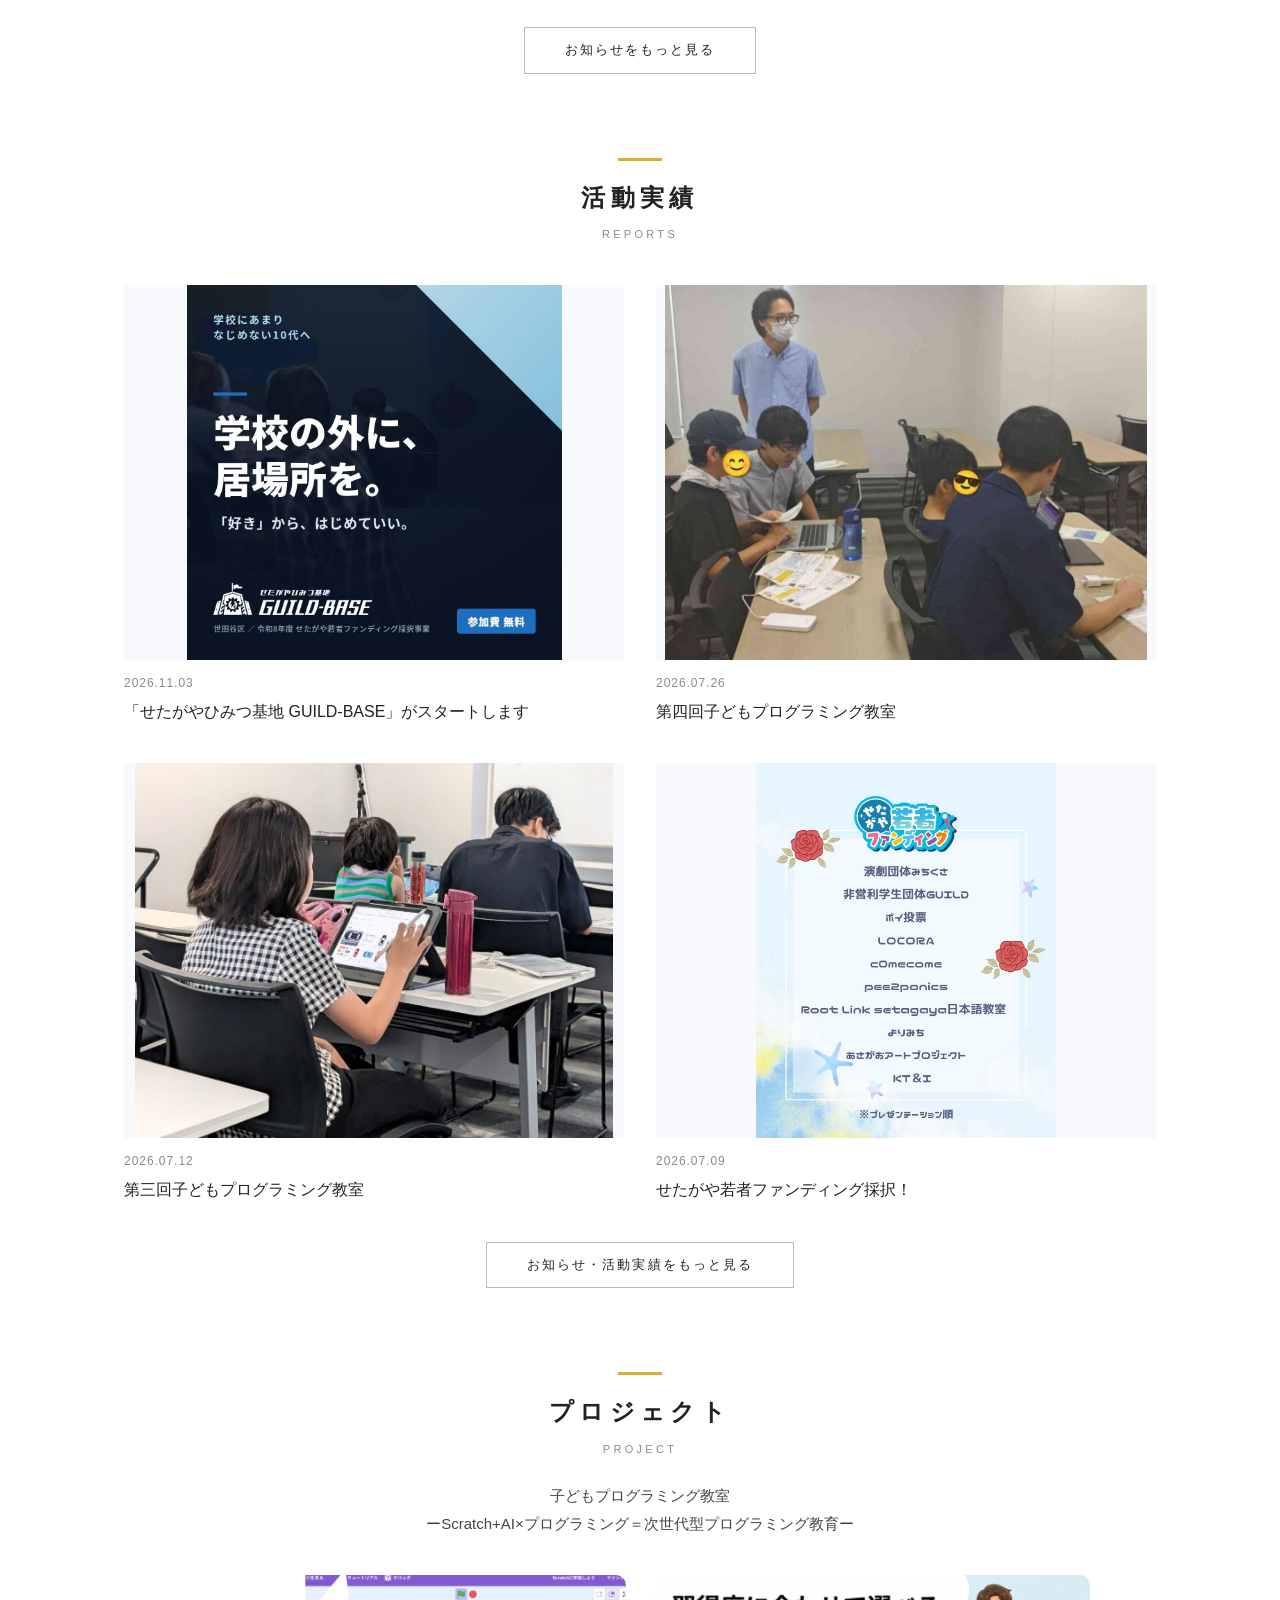
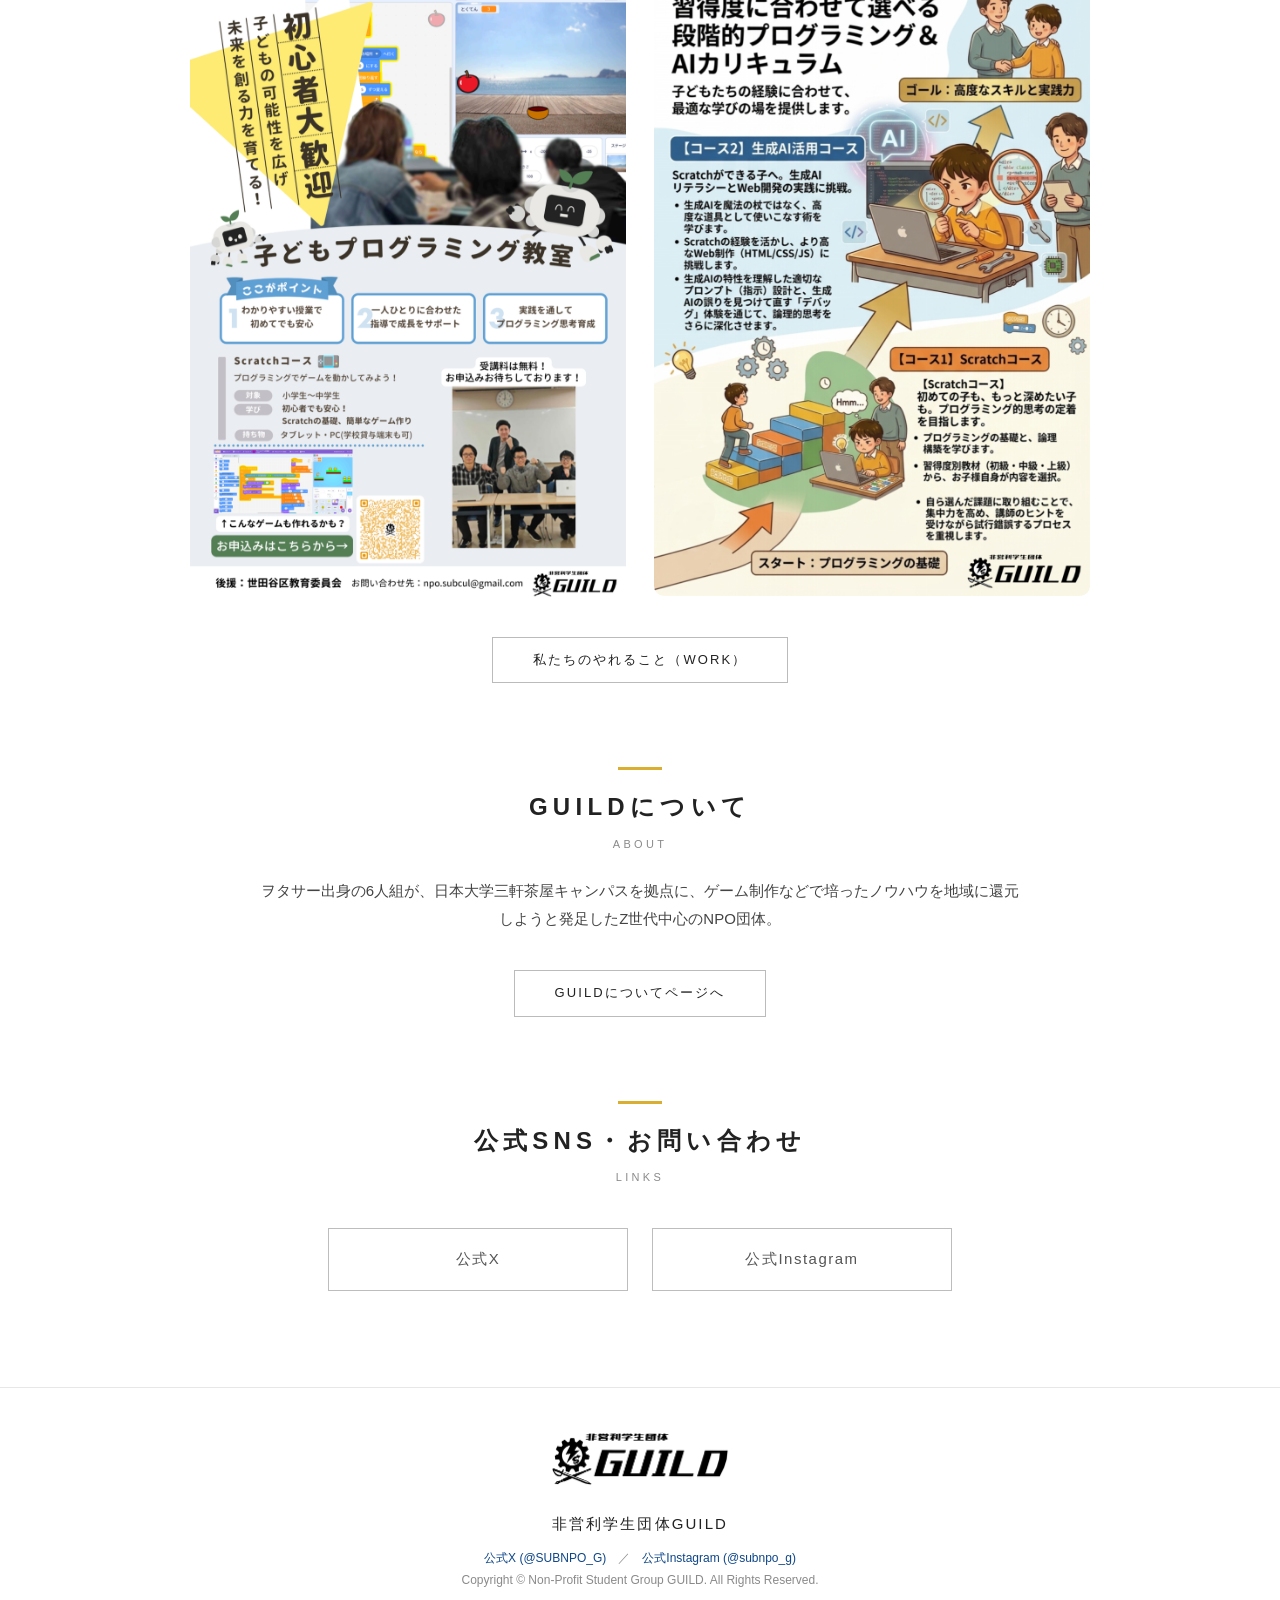
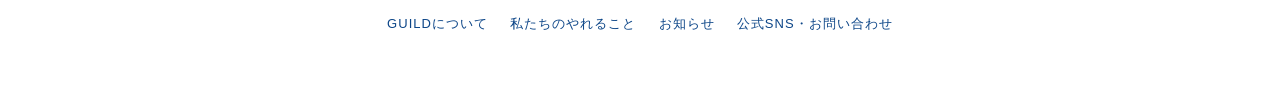
==== commit b572338c: "お知らせ追加：公式サイト移転のお知らせ／GUILD-BASE記事に全体版チラシを追加" ====
--- a/index.html
+++ b/index.html
@@ -60,9 +60,9 @@
     <div class="wrap">
       <div class="sec-head"><div class="line"></div><h2>お知らせ</h2><div class="en">NEWS</div></div>
       <div class="news-list">
+        <a class="news-row" href="news/site-renewal.html"><span class="date">2026.11.03</span><span class="nchip">告知</span><span class="ttl">公式サイト移転のお知らせ</span><span class="arrow">→</span></a>
         <a class="news-row" href="news/guild-base-start.html"><span class="date">2026.11.03</span><span class="nchip">告知</span><span class="ttl">「せたがやひみつ基地 GUILD-BASE」がスタートします</span><span class="arrow">→</span></a>
         <a class="news-row" href="news/programming-class-4.html"><span class="date">2026.07.26</span><span class="nchip blue">活動報告</span><span class="ttl">第四回︎︎子どもプログラミング教室</span><span class="arrow">→</span></a>
-        <a class="news-row" href="news/programming-class-3.html"><span class="date">2026.07.12</span><span class="nchip blue">活動報告</span><span class="ttl">第三回︎︎子どもプログラミング教室</span><span class="arrow">→</span></a>
       </div>
       <div class="more"><a href="news.html">お知らせをもっと見る</a></div>
     </div>
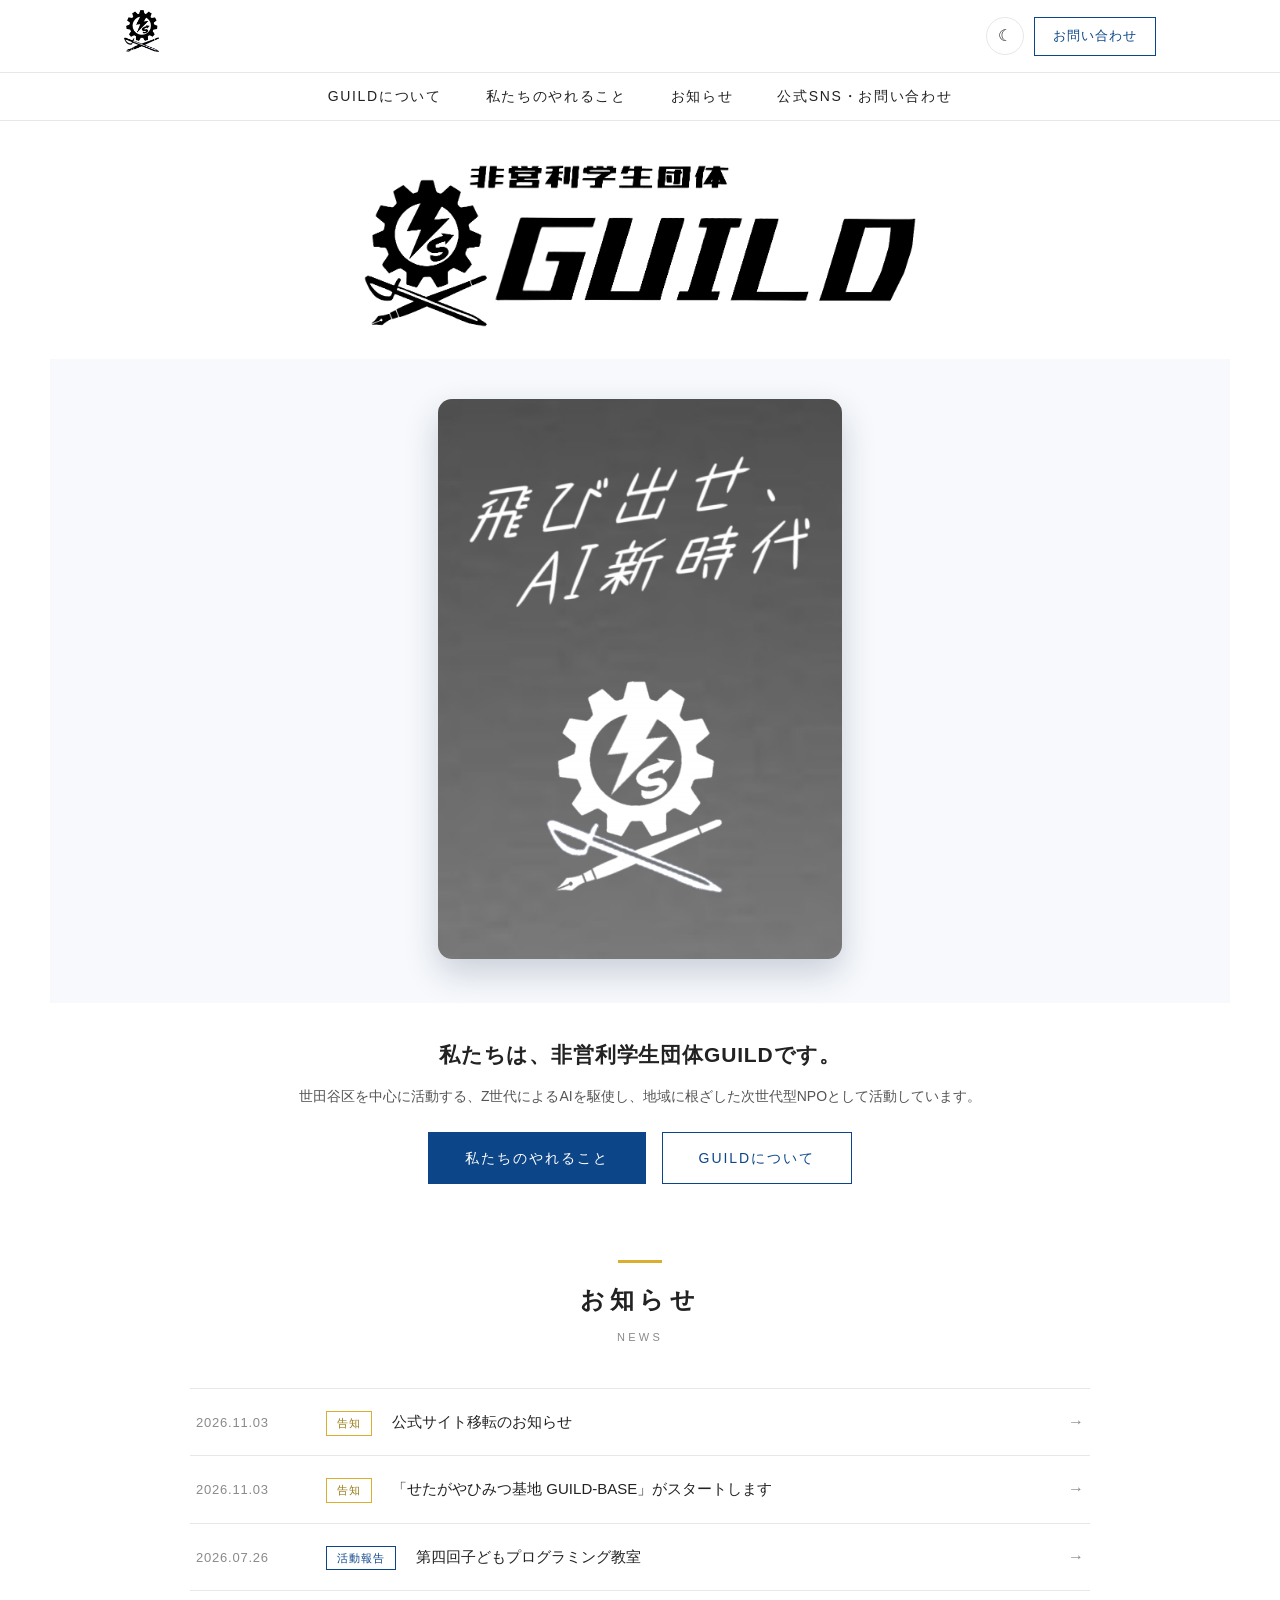
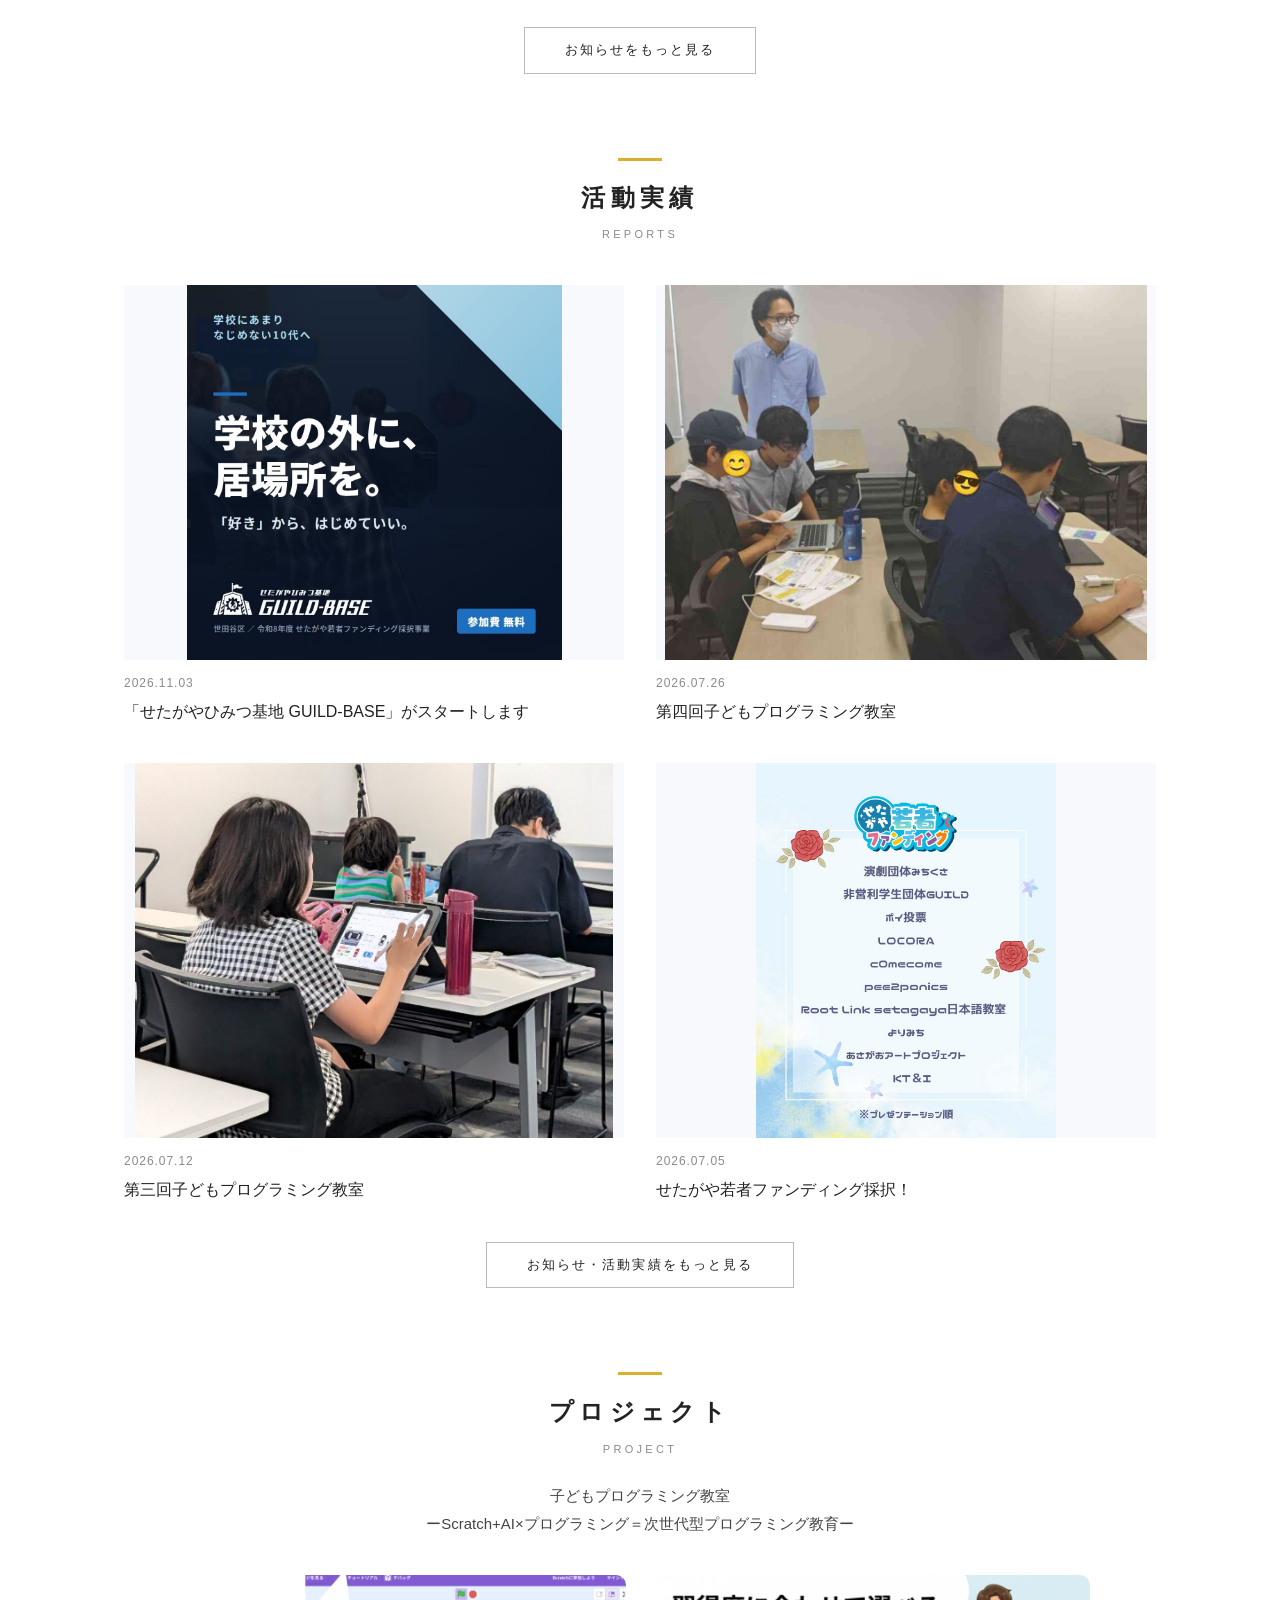
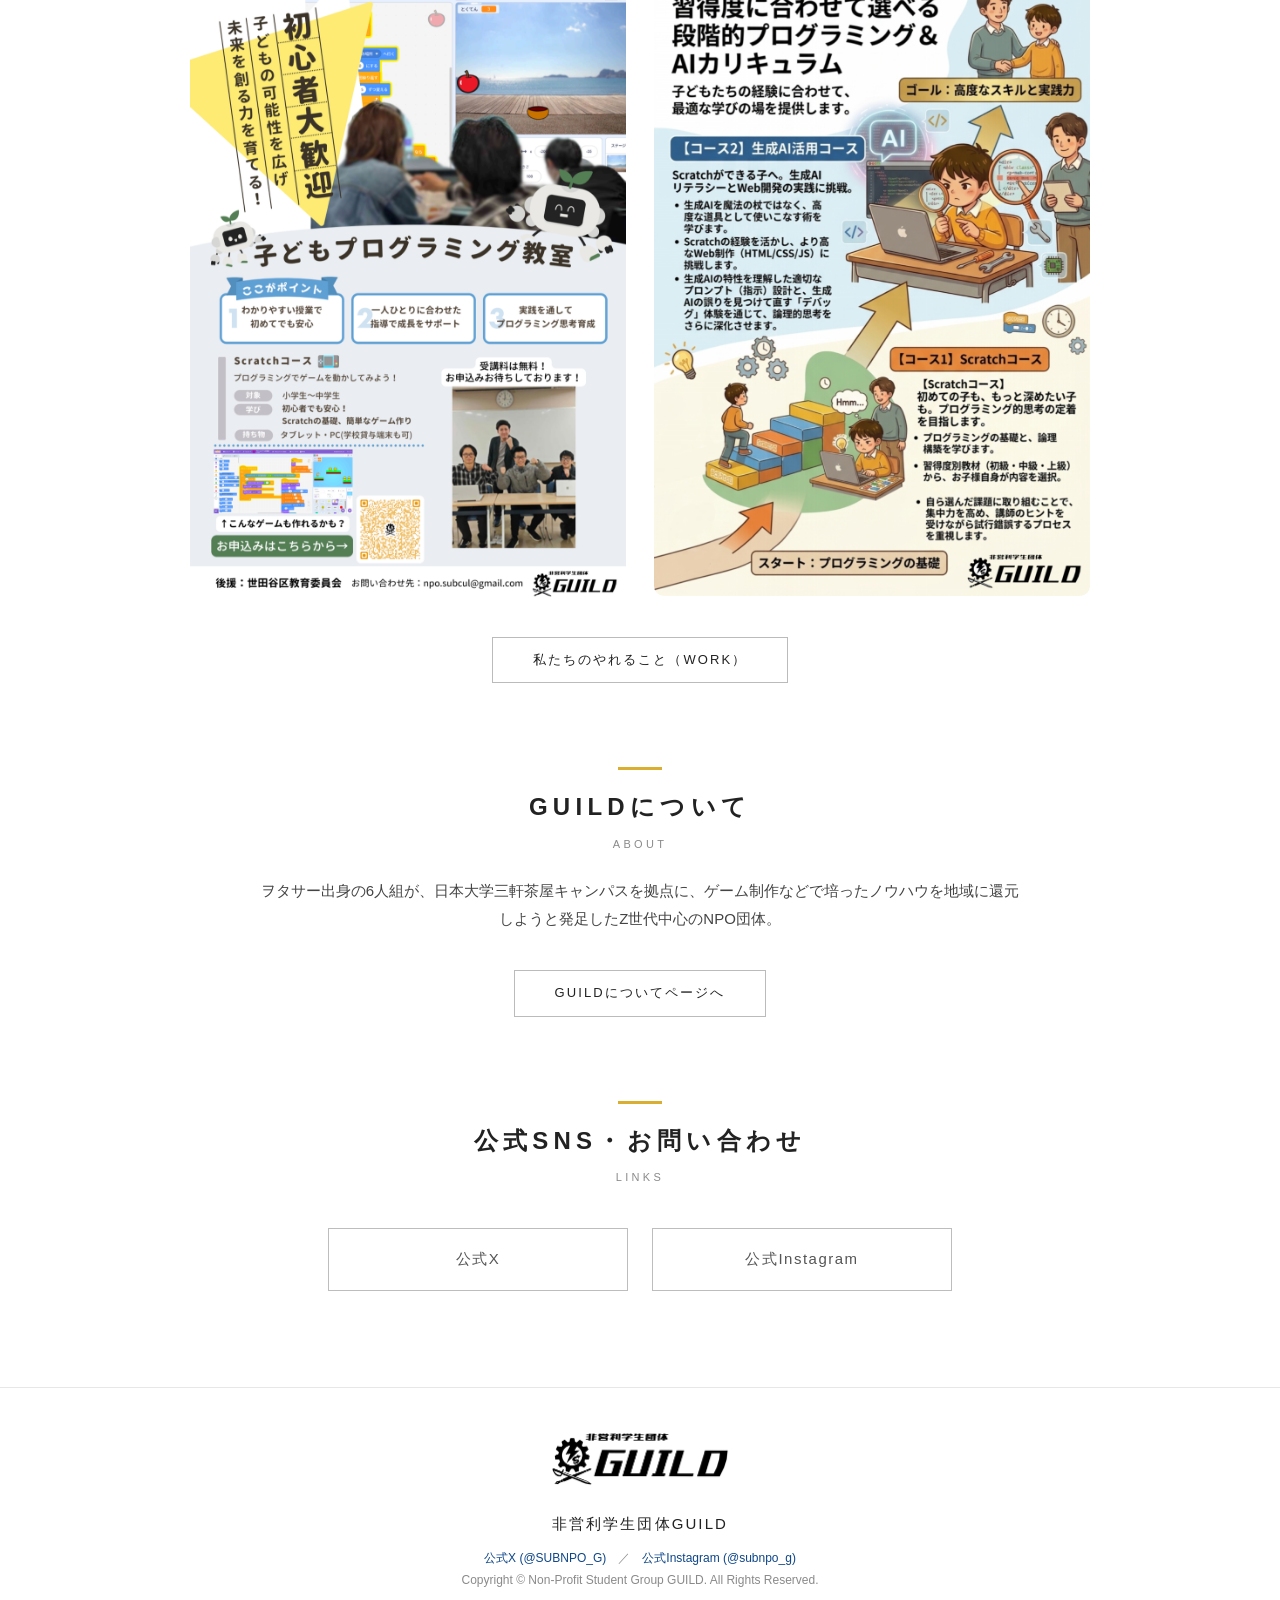
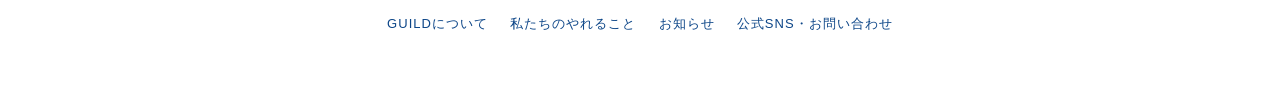
==== commit 96f9840e: "記事の日付欄を開催日に統一（第1回 4/26・第2回 6/28・若者ファンディング 7/5）" ====
--- a/index.html
+++ b/index.html
@@ -75,7 +75,7 @@
         <a class="card" href="news/guild-base-start.html"><img src="assets/images/news-guild-base-1.jpg" alt="「せたがやひみつ基地 GUILD-BASE」がスタートします" loading="lazy"><div class="date">2026.11.03</div><div class="ttl">「せたがやひみつ基地 GUILD-BASE」がスタートします</div></a>
         <a class="card" href="news/programming-class-4.html"><img src="assets/images/news-programming-class-4-1.jpg" alt="第四回︎︎子どもプログラミング教室" loading="lazy"><div class="date">2026.07.26</div><div class="ttl">第四回︎︎子どもプログラミング教室</div></a>
         <a class="card" href="news/programming-class-3.html"><img src="assets/images/news-programming-class-3-1.jpg" alt="第三回︎︎子どもプログラミング教室" loading="lazy"><div class="date">2026.07.12</div><div class="ttl">第三回︎︎子どもプログラミング教室</div></a>
-        <a class="card" href="news/setagaya-funding.html"><img src="assets/images/news-setagaya-funding-1.jpg" alt="せたがや若者ファンディング採択！" loading="lazy"><div class="date">2026.07.09</div><div class="ttl">せたがや若者ファンディング採択！</div></a>
+        <a class="card" href="news/setagaya-funding.html"><img src="assets/images/news-setagaya-funding-1.jpg" alt="せたがや若者ファンディング採択！" loading="lazy"><div class="date">2026.07.05</div><div class="ttl">せたがや若者ファンディング採択！</div></a>
       </div>
       <div class="more"><a href="news.html">お知らせ・活動実績をもっと見る</a></div>
     </div>
